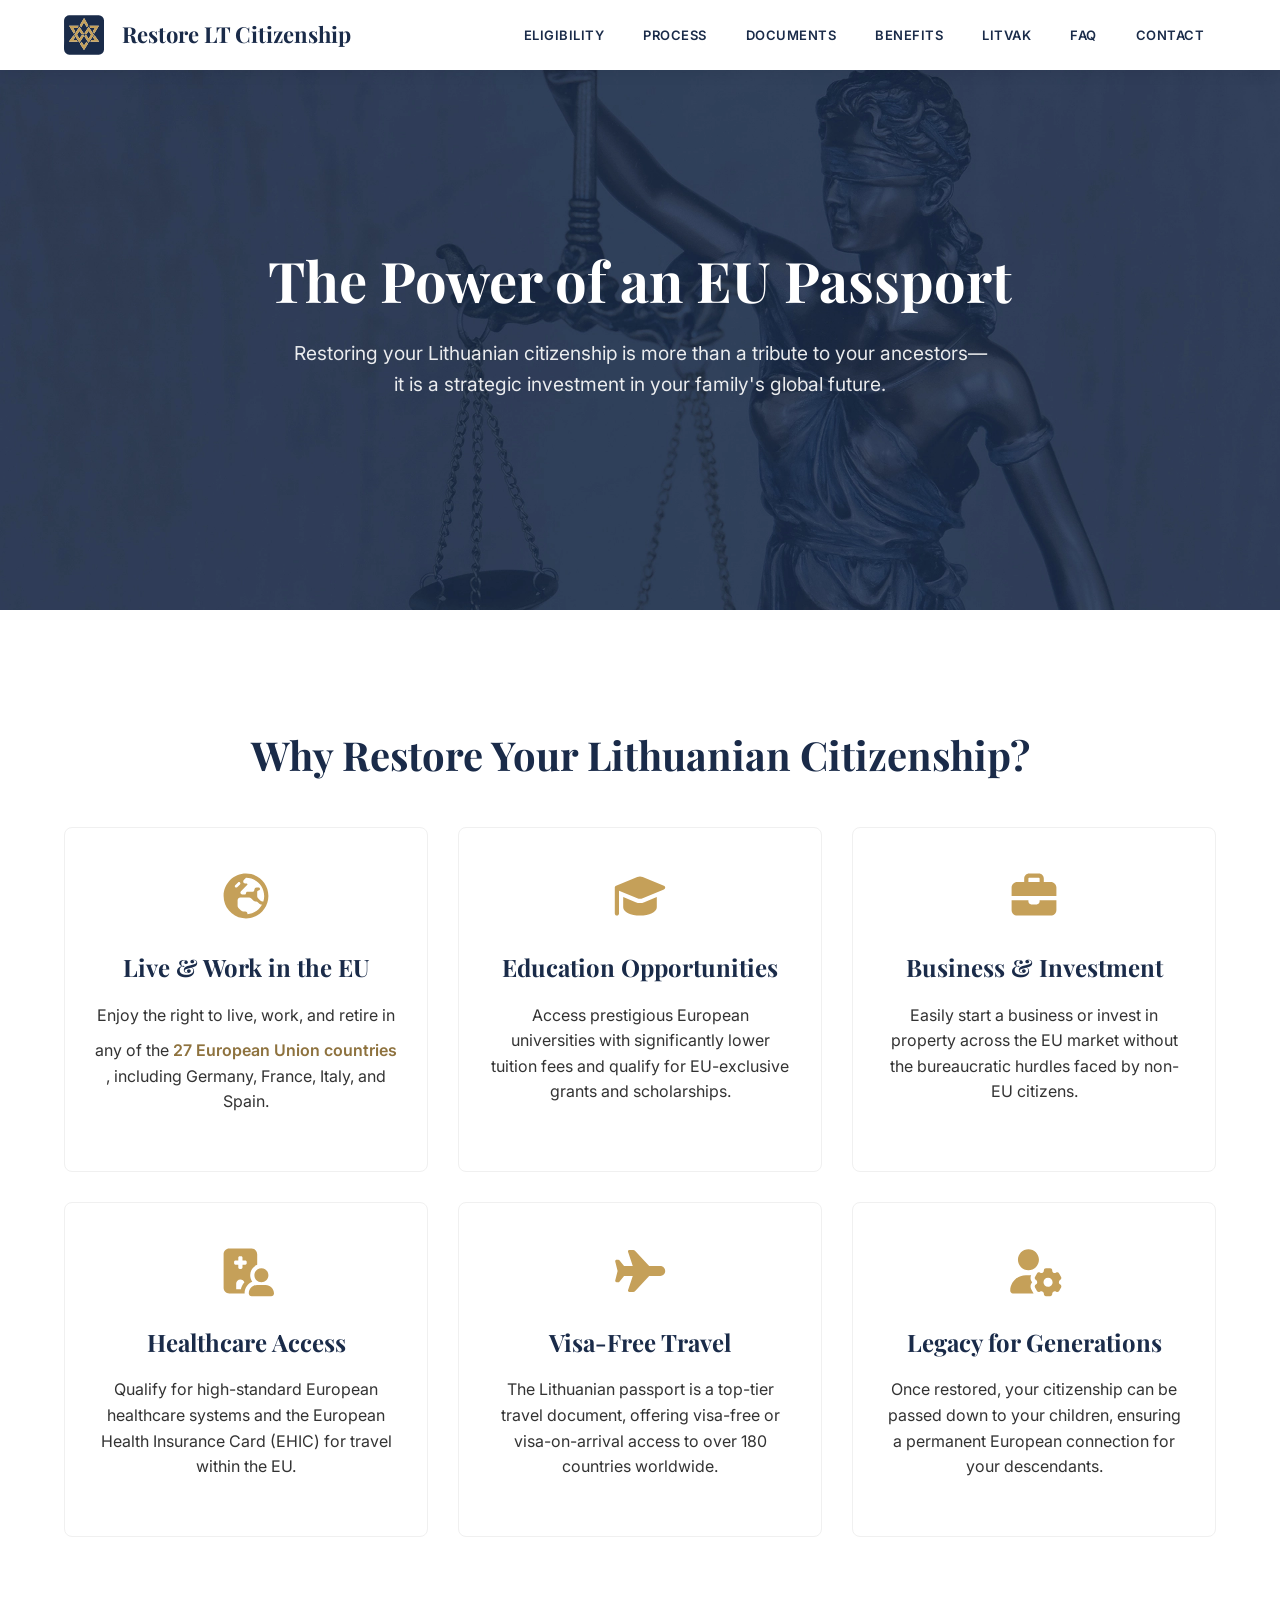
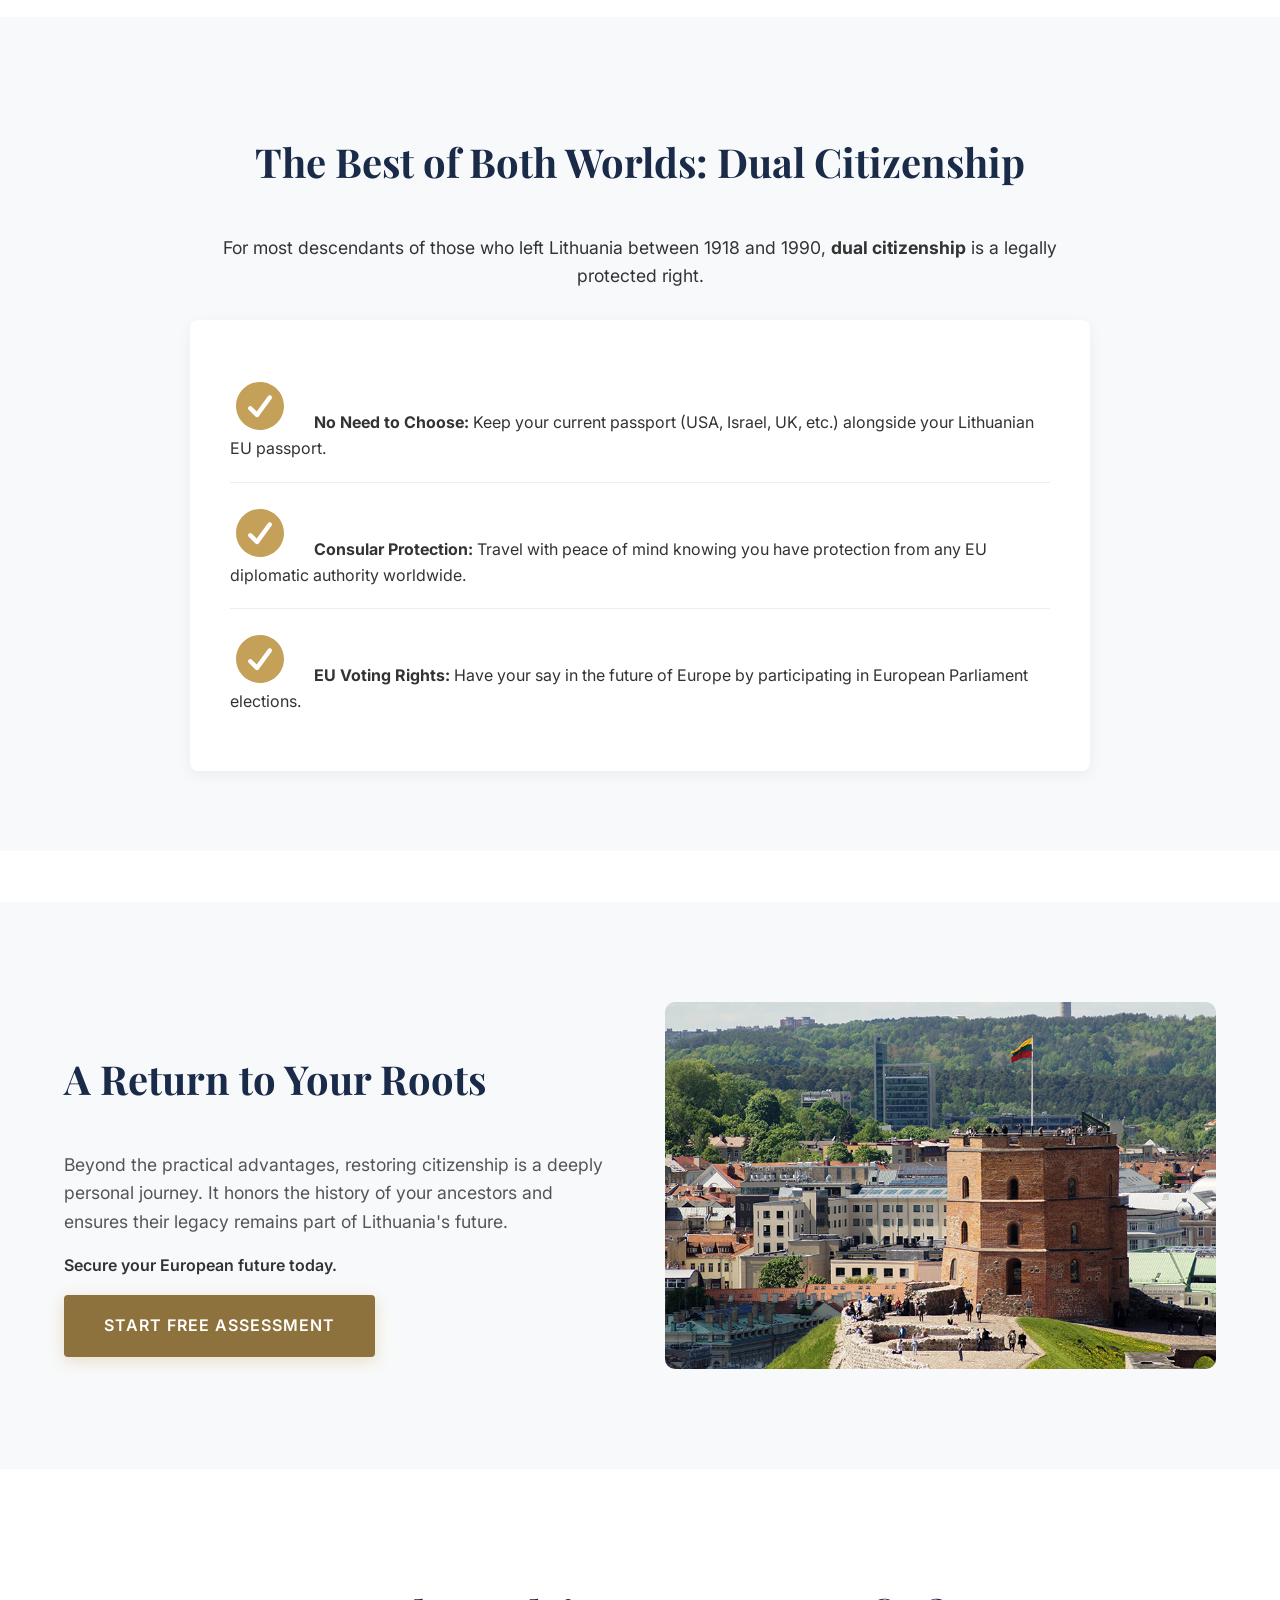
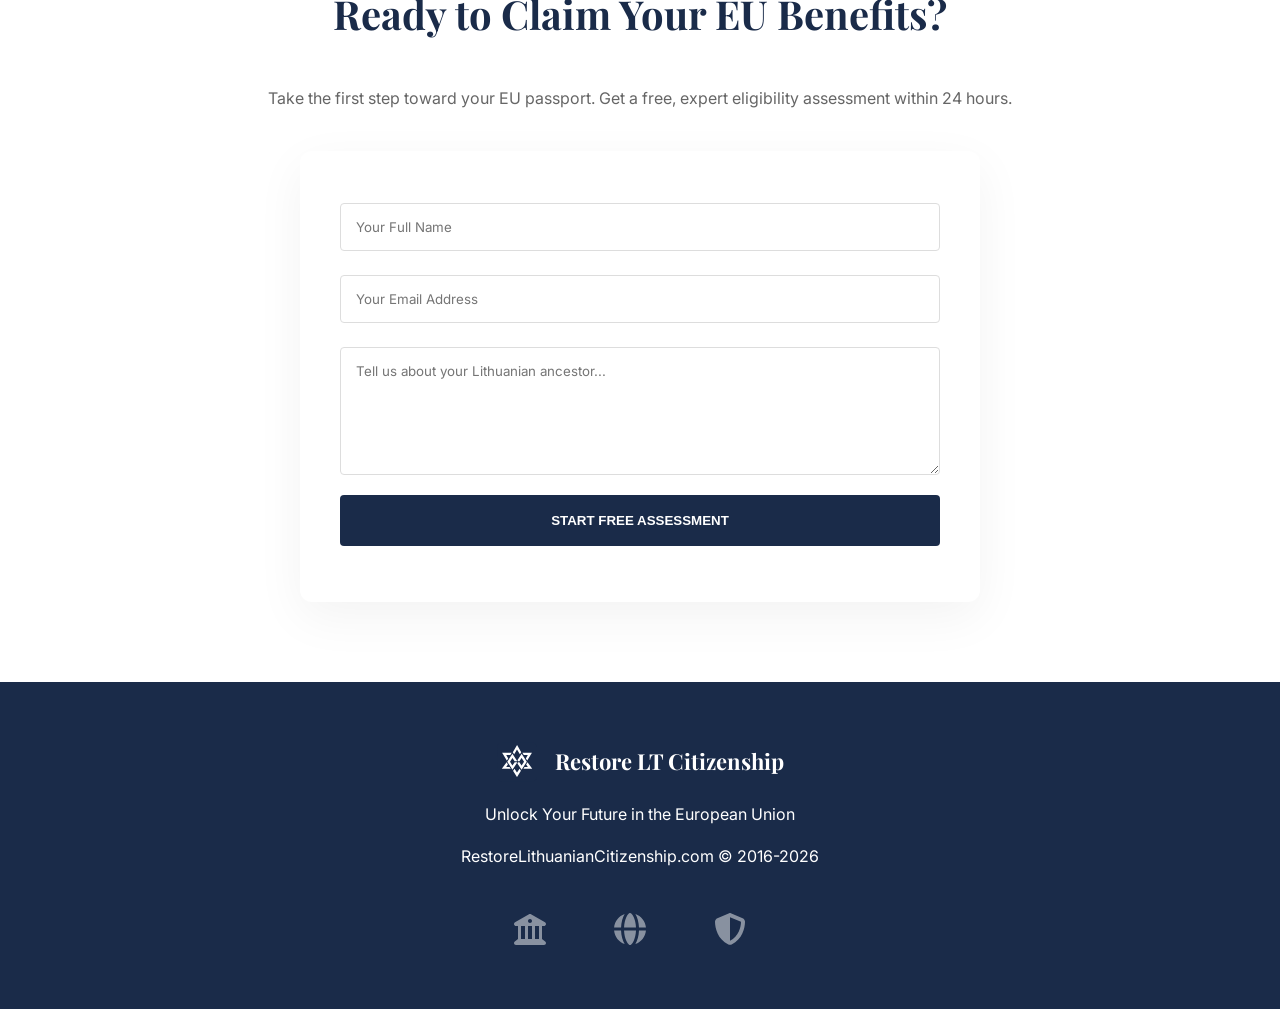
==== benefits/index.html @ 87821742 "Update index.html" ====
<!DOCTYPE html>
<html lang="en">
<head>
    <meta charset="UTF-8">
    <meta name="viewport" content="width=device-width, initial-scale=1.0">
    
    <title>10 Key Benefits of Lithuanian (EU) Citizenship & Passport</title>
    <meta name="description" content="Explore the benefits of Lithuanian citizenship: Live, work, and study anywhere in the EU. Enjoy visa-free travel to 180+ countries and top-tier European healthcare.">
    <link rel="canonical" href="https://restorelithuaniancitizenship.com/benefits/" />

    <meta property="og:type" content="website">
    <meta property="og:url" content="https://restorelithuaniancitizenship.com/benefits/">
    <meta property="og:title" content="10 Key Benefits of Lithuanian (EU) Citizenship & Passport">
    <meta property="og:description" content="Restore your heritage and gain global mobility. Learn why a Lithuanian passport is an investment for your entire family.">
    <meta property="og:image" content="https://restorelithuaniancitizenship.com/images/lithuanian-citizenship-restoration.jpg">

    <meta property="twitter:card" content="summary_large_image">
    <meta property="twitter:title" content="10 Key Benefits of Lithuanian (EU) Citizenship & Passport">
    <meta property="twitter:description" content="Discover the power of an EU passport through Lithuanian citizenship restoration.">

    <link rel="preconnect" href="https://fonts.gstatic.com" crossorigin>

	<link rel="preload" as="image" href="/images/reinstatement-Lithuanian-citizenship.webp" fetchpriority="high">

	<link rel="preload" as="style" href="https://fonts.googleapis.com/css2?family=Playfair+Display:wght@700&family=Inter:wght@400;600&display=swap">
	<link rel="stylesheet" href="https://fonts.googleapis.com/css2?family=Playfair+Display:wght@700&family=Inter:wght@400;600&display=swap" media="print" onload="this.media='all'">

	<noscript>
    	<link rel="stylesheet" href="https://fonts.googleapis.com/css2?family=Playfair+Display:wght@700&family=Inter:wght@400;600&display=swap">
	</noscript>
    <link rel="icon" type="image/svg+xml" href="logo.svg">
	<style>
		:root {
    --primary: #1a2b49;
    --accent: #8E723E;
    --icon-gold: #c5a059;
    --bg: #f8f9fa;
    --white: #ffffff;
}

html {
    scroll-behavior: smooth;
}

body {
    margin: 0;
    font-family: 'Inter', sans-serif;
    color: #333;
    line-height: 1.6;
}

/* --- Navigation --- */
header {
    display: flex;
    justify-content: space-between;
    align-items: center;
    padding: 15px 5%;
    background: var(--white);
    position: sticky;
    top: 0;
    box-shadow: 0 2px 15px rgba(0,0,0,0.08);
    z-index: 999;
}

.logo {
    font-family: 'Playfair Display', serif;
    font-size: 22px;
    font-weight: 700;
    color: var(--primary);
    text-decoration: none;
    display: flex;
    align-items: center;
    gap: 10px;
}
.icon-svg {
            fill: var(--icon-gold);
            display: inline-block;
            vertical-align: bottom;
            transition: transform 0.3s ease;
			margin-right: 20px;
			max-width: 60px
        }
        .card .icon-svg { width: 56px; height: 56px; margin-right: 0px; }
        .faq-item .icon-svg { width: 20px; height: 20px; margin-right: 10px; }
        .trust-icons .icon-svg { width: 40px; height: 40px; opacity: 0.8; fill: #fff; }
nav {
    display: flex;
    gap: 15px;
}

nav a {
    text-decoration: none;
    color: var(--primary);
    font-weight: 600;
    font-size: 13px;
    text-transform: uppercase;
    letter-spacing: 0.5px;
    padding: 8px 12px;
    border-radius: 4px;
    transition: all 0.3s ease;
}

nav a:hover {
    background: var(--bg);
    color: var(--accent);
}

.hero {
    position: relative;
    overflow: hidden;
    display: flex;
    align-items: center;
    justify-content: center;
    min-height: 60vh;
}

.hero-bg-img {
    position: absolute;
    top: 0;
    left: 0;
    width: 100%;
    height: 100%;
    object-fit: cover;
    z-index: -1;
    filter: brightness(1);
}

.hero-content {
    position: relative;
    z-index: 1;
    text-align: center;
    color: white;
}

h1 {
    font-family: 'Playfair Display', serif;
    font-size: 3.5rem;
    max-width: 900px;
    margin: 0 auto 25px;
    line-height: 1.2;
}

.hero p {
    font-size: 1.2rem;
    max-width: 700px;
    margin: 0 auto 35px;
    opacity: 0.9;
}

/* --- CTA Buttons --- */
.cta {
    display: inline-block;
    background: var(--accent);
    color: var(--white);
    padding: 18px 40px;
    text-decoration: none;
    font-weight: 600;
    border-radius: 4px;
    transition: all 0.3s ease;
    text-transform: uppercase;
    letter-spacing: 1px;
    box-shadow: 0 4px 15px rgba(197, 160, 89, 0.3);
}

.cta:hover {
    background: #b38f48;
    transform: translateY(-2px);
    box-shadow: 0 6px 20px rgba(197, 160, 89, 0.4);
}

/* --- Grid & Layout --- */
.section {
    padding: 80px 5%;
    max-width: 1200px;
    margin: auto;
}

h2 {
    font-family: 'Playfair Display', serif;
    font-size: 2.5rem;
    color: var(--primary);
    text-align: center;
    margin-bottom: 40px;
}

.grid {
    display: grid;
    grid-template-columns: repeat(auto-fit, minmax(300px, 1fr));
    gap: 30px;
}

.card {
    background: var(--white);
    border: 1px solid #f0f0f0;
    padding: 40px 30px;
    border-radius: 8px;
    text-align: center;
    transition: all 0.3s ease;
}

.card:hover {
    transform: translateY(-5px);
    box-shadow: 0 10px 30px rgba(0,0,0,0.05);
}

/*.card .icon-svg {
    font-size: 40px;
    color: var(--icon-gold);
    margin-bottom: 20px;
    display: block;
}*/

.card h3 {
    color: var(--primary);
    font-family: 'Playfair Display', serif;
    font-size: 1.5rem;
    margin-bottom: 15px;
}

.card a {
    color: var(--accent);
    text-decoration: none;
    font-weight: 600;
    display: inline-block;
    margin-top: 10px;
}

/* --- Content Blocks --- */
.litvak-split {
    background: var(--bg);
    display: flex;
    align-items: center;
    flex-wrap: wrap;
    gap: 50px;
    padding: 100px 5%;
}

.litvak-text { flex: 1; min-width: 300px; }
.litvak-img { flex: 1; min-width: 300px; border-radius: 10px; overflow: hidden; }

/* --- Forms --- */
.form-container {
    background: var(--white);
    padding: 40px;
    border-radius: 12px;
    max-width: 600px;
    margin: 0 auto;
    box-shadow: 0 15px 50px rgba(0,0,0,0.05);
}

input, textarea {
    width: 100%;
    padding: 15px;
    margin: 12px 0;
    border: 1px solid #ddd;
    border-radius: 4px;
    box-sizing: border-box;
    font-family: inherit;
}

button {
    width: 100%;
    padding: 18px;
    background: var(--primary);
    color: var(--white);
    border: none;
    font-weight: 600;
    cursor: pointer;
    border-radius: 4px;
    text-transform: uppercase;
    transition: opacity 0.3s;
}

button:hover {
    opacity: 0.9;
}

/* --- FAQ --- */
.faq-item {
    margin-bottom: 30px;
    border-bottom: 1px solid #eee;
    padding-bottom: 20px;
}

.faq-item i { 
    color: var(--icon-gold); 
    margin-right: 10px; 
}

/* --- Footer --- */
footer {
    background: var(--primary);
    color: var(--white);
    text-align: center;
    padding: 60px 5%;
}

.trust-icons {
    display: flex;
    justify-content: center;
    gap: 40px;
    margin-top: 40px;
    opacity: 0.6;
}

/* --- Responsive Design --- */
@media (max-width: 768px) {
    h1 { font-size: 2.5rem; }
    header { flex-direction: column; gap: 15px; }
    nav { flex-wrap: wrap; justify-content: center; gap: 10px; }
	.hero {
    min-height: 90vh;
	}
    .grid {
        grid-template-columns: 1fr !important;
    }
    input[type="text"],
    input[type="email"],
    textarea {
        font-size: 16px !important;
    }

    footer {
        padding-bottom: 80px !important;
    }

    .mobile-sticky-bar {
        display: block !important;
        position: fixed;
        bottom: 0;
        left: 0;
        width: 100%;
        background: var(--primary);
        padding: 12px 20px;
        box-sizing: border-box;
        z-index: 9999;
        box-shadow: 0 -4px 10px rgba(0,0,0,0.2);
        transition: all 0.3s ease;
    }

    .sticky-cta-button {
        display: block;
        background: var(--accent);
        color: #fff;
        text-align: center;
        padding: 14px;
        border-radius: 8px;
        font-weight: bold;
        text-decoration: none;
        font-size: 14px;
        text-transform: uppercase;
    }

    .hidden-bar {
        opacity: 0;
        visibility: hidden;
        transform: translateY(100%);
    }
    #eligibility {
    scroll-margin-top: 100px;
}
}

@media screen and (min-width: 769px) {
    .mobile-sticky-bar {
        display: none !important;
    }
}

	</style>

    <script type="application/ld+json">
    [
      {
        "@context": "https://schema.org",
        "@type": "WebPage",
        "name": "Benefits of Lithuanian Citizenship",
        "description": "Comprehensive list of advantages including EU residency, education, and travel freedom."
      },
      {
        "@context": "https://schema.org",
        "@type": "BreadcrumbList",
        "itemListElement": [{
          "@type": "ListItem",
          "position": 1,
          "name": "Home",
          "item": "https://restorelithuaniancitizenship.com/"
        },{
          "@type": "ListItem",
          "position": 2,
          "name": "Benefits",
          "item": "https://restorelithuaniancitizenship.com/benefits/"
        }]
      },
      {
        "@context": "https://schema.org",
        "@type": "Service",
        "serviceType": "Citizenship Restoration Support",
        "provider": {
          "@type": "Organization",
          "name": "Restore Lithuanian Citizenship"
        },
        "description": "Professional assistance in restoring Lithuanian citizenship by descent."
      }
    ]
    </script>
</head>
<body>

<header>
    <a href="/" class="logo" aria-label="Home">
        <svg xmlns="http://www.w3.org/2000/svg" viewBox="0 0 919.56 905.08" width="40" height="40" style="vertical-align: middle; margin-right: 8px;" aria-hidden="true">
            <style>
                .primary { fill: #1a2b49; }
                .accent { fill: #c5a059; }
            </style>
            <path class="primary" d="M117.31.34l684.75-.34c61.81,4.21,113.23,53.18,117.5,115.5v674.08c-3.94,63.72-55.64,111.63-118.5,115.5H120.98c-66.21-3.86-115.97-53.24-119.5-119.5-4.71-88.45,3.67-181.37-.01-270,.49-106.6-.45-213.73.01-320,.14-32.74-3.7-77.66,5.78-108.31C22.18,38.98,66.98,4.34,117.31.34ZM461.5,61.04l-97.81,165.74,29.84,49.25,2.42-1.05,63.58-107.93,66.48,108.97,31.33-47.72-95.84-167.26ZM615.02,292.04h93.5l-45.96,79.51,32.45,48.49,108.51-180h-219.99s31.5,51.99,31.5,51.99ZM337.52,240.04H117.52l108.02,180,2.05-.62,30.7-48.71-45.77-78.66h93l32-52ZM405.02,436.04h59c.15,0,2.6-1.18,2.49-1.49l-111.97-174.5-118.28,185.32,119.76,186.65,112.5-174.97-62.01-.52-51.98,77.5-54.87-88.26,55.36-85.72,50,75.98ZM566.5,260.05l-96.78,149.65,15.81,25.84,30.79.3,43.18-67.31,6.51-8.47,55.37,85.71-55.37,87.29-2.34-1.65-48.42-74.08c-2.31-1.53-25.64-2.02-27.72-.76l-17.71,28.99,95.2,146.48,120.34-185.32-118.85-186.66ZM110.52,609.04h206l-28-42.5c-3.46-.62-6.93-1.36-10.45-1.55-7.58-.42-15.48.11-23.01,0-12.92-.17-26.19-.37-39.09-.01-1.69.05-2.95.29-4.44,1.05l39.95-58.51-30.48-46.49-110.48,148ZM810.52,609.04l-109.5-147.98-31.34,47.33,39.84,57.65c-25.33-1.84-50.93-1.19-76.29-.01l-26.7,43.02h204ZM459.54,696.04l-56.52-89.97-31.99,47.03v3.89s87.64,138.4,87.64,138.4l2.34,1.65,89.37-141.75-32.36-49.23-58.48,89.97Z"/>
            <g class="accent">
                <polygon points="459.54 696.04 518.02 606.06 550.38 655.3 461.01 797.04 458.67 795.39 371.03 656.99 371.03 653.09 403.02 606.06 459.54 696.04"/>
                <path d="M405.02,436.04l-50-75.98-55.36,85.72,54.87,88.26,51.98-77.5,62.01.52-112.5,174.97-119.76-186.65,118.28-185.32,111.97,174.5c.11.31-2.35,1.49-2.49,1.49h-59Z"/>
                <path d="M110.52,609.04l110.48-148,30.48,46.49-39.95,58.51c1.49-.77,2.75-1.01,4.44-1.05,12.9-.36,26.17-.16,39.09.01,7.52.1,15.43-.43,23.01,0,3.52.19,6.99.93,10.45,1.55l28,42.5H110.52Z"/>
                <path d="M566.5,260.05l118.85,186.66-120.34,185.32-95.2-146.48,17.71-28.99c2.09-1.25,25.41-.77,27.72.76l48.42,74.08,2.34,1.65,55.37-87.29-55.37-85.71-6.51,8.47-43.18,67.31-30.79-.3-15.81-25.84,96.78-149.65Z"/>
                <path d="M810.52,609.04h-204l26.7-43.02c25.36-1.18,50.96-1.82,76.29.01l-39.84-57.65,31.34-47.33,109.5,147.98Z"/>
                <polygon points="461.5 61.04 557.35 228.3 526.02 276.02 459.54 167.05 395.96 274.98 393.54 276.04 363.69 226.79 461.5 61.04"/>
                <polygon points="615.02 292.04 583.52 240.05 803.52 240.05 695.01 420.05 662.56 371.56 708.52 292.04 615.02 292.04"/>
                <polygon points="337.52 240.04 305.52 292.04 212.52 292.04 258.29 370.71 227.59 419.42 225.53 420.04 117.52 240.04 337.52 240.04"/>
            </g>
        </svg>Restore LT Citizenship
    </a>
    <nav>
        <a href="/eligibility/">Eligibility</a>
        <a href="/process/">Process</a>
        <a href="/documents/">Documents</a>
        <a href="/benefits/">Benefits</a>
        <a href="/litvak-citizenship/">Litvak</a>
        <a href="/faq/">FAQ</a>
        <a href="/contact/">Contact</a>
    </nav>
</header>

<main>
    <section class="hero">
    <img src="/images/reinstatement-Lithuanian-citizenship.webp" 
         alt="Reinstatement of Lithuanian citizenship" 
         class="hero-bg-img"
         fetchpriority="high"
         loading="eager"
         decoding="async">
    
    <div class="hero-content">
        <h1>The Power of an EU Passport</h1>
        <p>Restoring your Lithuanian citizenship is more than a tribute to your ancestors—it is a strategic investment in your family's global future.</p>
	</div>
    </section>

    <section class="section">
        <h2>Why Restore Your Lithuanian Citizenship?</h2>
        <div class="grid">
            <article class="card">
                <svg class="icon-svg" xmlns="http://www.w3.org/2000/svg" viewBox="0 0 640 640"><!--!Font Awesome Free v7.2.0 by @fontawesome - https://fontawesome.com License - https://fontawesome.com/license/free Copyright 2026 Fonticons, Inc.--><path d="M320.2 112C435 112.1 528 205.2 528 320C528 342.1 524.6 363.4 518.2 383.4C516.2 383.8 514.1 384 512 384L509.3 384C500.8 384 492.7 380.6 486.7 374.6L457.4 345.3C451.4 339.3 448 331.2 448 322.7L448 272C448 263.2 455.2 256 464 256C472.8 256 480 248.8 480 240C480 231.2 472.8 224 464 224L440 224C426.7 224 416 234.7 416 248C416 261.3 405.3 272 392 272L336 272C327.2 272 320 279.2 320 288C320 296.8 312.8 304 304 304L278.6 304C266.1 304 256 293.9 256 281.4C256 275.4 258.4 269.6 262.6 265.4L332.7 195.3C334.8 193.2 336 190.3 336 187.3C336 181.1 330.9 176 324.7 176L310.6 176C298.1 176 288 165.9 288 153.4C288 147.4 290.4 141.6 294.6 137.4L317.7 114.3C318.5 113.5 319.3 112.8 320.2 112.1zM502.4 420.1C469.6 479.7 408.5 521.5 337.2 527.3C336.5 525 336.1 522.5 336.1 520C336.1 506.7 325.4 496 312.1 496L285.4 496C276.9 496 268.8 492.6 262.8 486.6L233.5 457.3C227.5 451.3 224.1 443.2 224.1 434.7L224.1 368C224.1 350.3 238.4 336 256.1 336L354.8 336C363.3 336 371.4 339.4 377.4 345.4L406.7 374.7C412.7 380.7 420.8 384.1 429.3 384.1L434.8 384.1C443.3 384.1 451.4 387.5 457.4 393.5L473.4 409.5C477.6 413.7 483.4 416.1 489.4 416.1C494.2 416.1 498.7 417.6 502.4 420.2zM320 576L346.2 574.7C337.6 575.6 328.9 576 320 576zM346.2 574.7C475.3 561.6 576 452.6 576 320C576 178.6 461.4 64 320 64L320 64C178.6 64 64 178.6 64 320C64 447.5 157.2 553.3 279.3 572.8C292.5 574.9 306.1 576 320 576zM251.3 187.3L219.3 219.3C213.1 225.5 202.9 225.5 196.7 219.3C190.5 213.1 190.5 202.9 196.7 196.7L228.7 164.7C234.9 158.5 245.1 158.5 251.3 164.7C257.5 170.9 257.5 181.1 251.3 187.3z"/></svg>
                <h3>Live & Work in the EU</h3>
                <p>Enjoy the right to live, work, and retire in any of the <a href="https://commission.europa.eu/strategy-and-policy/policies/justice-and-fundamental-rights/democracy-eu-citizenship-anti-corruption/free-movement-and-residence_en" target="_blank">27 European Union countries</a>, including Germany, France, Italy, and Spain.</p>
            </article>
            <article class="card">
                <svg class="icon-svg" xmlns="http://www.w3.org/2000/svg" viewBox="0 0 640 640"><!--!Font Awesome Free v7.2.0 by @fontawesome - https://fontawesome.com License - https://fontawesome.com/license/free Copyright 2026 Fonticons, Inc.--><path d="M80 259.8L289.2 345.9C299 349.9 309.4 352 320 352C330.6 352 341 349.9 350.8 345.9L593.2 246.1C602.2 242.4 608 233.7 608 224C608 214.3 602.2 205.6 593.2 201.9L350.8 102.1C341 98.1 330.6 96 320 96C309.4 96 299 98.1 289.2 102.1L46.8 201.9C37.8 205.6 32 214.3 32 224L32 520C32 533.3 42.7 544 56 544C69.3 544 80 533.3 80 520L80 259.8zM128 331.5L128 448C128 501 214 544 320 544C426 544 512 501 512 448L512 331.4L369.1 390.3C353.5 396.7 336.9 400 320 400C303.1 400 286.5 396.7 270.9 390.3L128 331.4z"/></svg>
                <h3>Education Opportunities</h3>
                <p>Access prestigious European universities with significantly lower tuition fees and qualify for EU-exclusive grants and scholarships.</p>
            </article>
            <article class="card">
                <svg class="icon-svg" xmlns="http://www.w3.org/2000/svg" viewBox="0 0 640 640"><!--!Font Awesome Free v7.2.0 by @fontawesome - https://fontawesome.com License - https://fontawesome.com/license/free Copyright 2026 Fonticons, Inc.--><path d="M264 112L376 112C380.4 112 384 115.6 384 120L384 160L256 160L256 120C256 115.6 259.6 112 264 112zM208 120L208 160L128 160C92.7 160 64 188.7 64 224L64 320L576 320L576 224C576 188.7 547.3 160 512 160L432 160L432 120C432 89.1 406.9 64 376 64L264 64C233.1 64 208 89.1 208 120zM576 368L384 368L384 384C384 401.7 369.7 416 352 416L288 416C270.3 416 256 401.7 256 384L256 368L64 368L64 480C64 515.3 92.7 544 128 544L512 544C547.3 544 576 515.3 576 480L576 368z"/></svg>
                <h3>Business & Investment</h3>
                <p>Easily start a business or invest in property across the EU market without the bureaucratic hurdles faced by non-EU citizens.</p>
            </article>
            <article class="card">
                <svg class="icon-svg" xmlns="http://www.w3.org/2000/svg" viewBox="0 0 640 640"><!--!Font Awesome Free v7.2.0 by @fontawesome - https://fontawesome.com License - https://fontawesome.com/license/free Copyright 2026 Fonticons, Inc.--><path d="M64 128C64 92.7 92.7 64 128 64L384 64C419.3 64 448 92.7 448 128L448 249.3C401.1 268.3 368 314.3 368 368C368 395.7 376.8 421.4 391.8 442.4C340.3 463.4 304 514 304 573.1C304 574.1 304 575 304 576L128 576C92.7 576 64 547.3 64 512L64 128zM208 464L208 528L261.4 528C268.6 498.6 282.7 471.9 301.8 449.7C295.7 430.2 277.5 416 256 416C229.5 416 208 437.5 208 464zM248 152C239.2 152 232 159.2 232 168L232 200L200 200C191.2 200 184 207.2 184 216L184 232C184 240.8 191.2 248 200 248L232 248L232 280C232 288.8 239.2 296 248 296L264 296C272.8 296 280 288.8 280 280L280 248L312 248C320.8 248 328 240.8 328 232L328 216C328 207.2 320.8 200 312 200L280 200L280 168C280 159.2 272.8 152 264 152L248 152zM416 368C416 323.8 451.8 288 496 288C540.2 288 576 323.8 576 368C576 412.2 540.2 448 496 448C451.8 448 416 412.2 416 368zM352 576C352 523 395 480 448 480L544 480C597 480 640 523 640 576C640 593.7 625.7 608 608 608L384 608C366.3 608 352 593.7 352 576z"/></svg>
                <h3>Healthcare Access</h3>
                <p>Qualify for high-standard European healthcare systems and the European Health Insurance Card (EHIC) for travel within the EU.</p>
            </article>
            <article class="card">
                <svg class="icon-svg" xmlns="http://www.w3.org/2000/svg" viewBox="0 0 640 640"><!--!Font Awesome Free v7.2.0 by @fontawesome - https://fontawesome.com License - https://fontawesome.com/license/free Copyright 2026 Fonticons, Inc.--><path d="M552 264C582.9 264 608 289.1 608 320C608 350.9 582.9 376 552 376L424.7 376L265.5 549.6C259.4 556.2 250.9 560 241.9 560L198.2 560C187.3 560 179.6 549.3 183 538.9L237.3 376L137.6 376L84.8 442C81.8 445.8 77.2 448 72.3 448L52.5 448C42.1 448 34.5 438.2 37 428.1L64 320L37 211.9C34.4 201.8 42.1 192 52.5 192L72.3 192C77.2 192 81.8 194.2 84.8 198L137.6 264L237.3 264L183 101.1C179.6 90.7 187.3 80 198.2 80L241.9 80C250.9 80 259.4 83.8 265.5 90.4L424.7 264L552 264z"/></svg>
                <h3>Visa-Free Travel</h3>
                <p>The Lithuanian passport is a top-tier travel document, offering visa-free or visa-on-arrival access to over 180 countries worldwide.</p>
            </article>
            <article class="card">
                <svg class="icon-svg" xmlns="http://www.w3.org/2000/svg" viewBox="0 0 640 640"><!--!Font Awesome Free v7.2.0 by @fontawesome - https://fontawesome.com License - https://fontawesome.com/license/free Copyright 2026 Fonticons, Inc.--><path d="M256.5 72C322.8 72 376.5 125.7 376.5 192C376.5 258.3 322.8 312 256.5 312C190.2 312 136.5 258.3 136.5 192C136.5 125.7 190.2 72 256.5 72zM226.7 368L286.1 368L287.6 368C274.7 394.8 279.8 426.2 299.1 447.5C278.9 469.8 274.3 503.3 289.7 530.9L312.2 571.3C313.1 572.9 314.1 574.5 315.1 576L78.1 576C61.7 576 48.4 562.7 48.4 546.3C48.4 447.8 128.2 368 226.7 368zM432.6 311.6C432.6 298.3 443.3 287.6 456.6 287.6L504.6 287.6C517.9 287.6 528.6 298.3 528.6 311.6L528.6 317.7C528.6 336.6 552.7 350.5 569.1 341.1L574.1 338.2C585.7 331.5 600.6 335.6 607.1 347.3L629.5 387.5C635.7 398.7 632.1 412.7 621.3 419.5L616.6 422.4C600.4 432.5 600.4 462.3 616.6 472.5L621.2 475.4C632 482.2 635.7 496.2 629.5 507.4L607 547.8C600.5 559.5 585.6 563.7 574 556.9L569.1 554C552.7 544.5 528.6 558.5 528.6 577.4L528.6 583.5C528.6 596.8 517.9 607.5 504.6 607.5L456.6 607.5C443.3 607.5 432.6 596.8 432.6 583.5L432.6 577.6C432.6 558.6 408.4 544.6 391.9 554.1L387.1 556.9C375.5 563.6 360.7 559.5 354.1 547.8L331.5 507.4C325.3 496.2 328.9 482.1 339.8 475.3L344.2 472.6C360.5 462.5 360.5 432.5 344.2 422.4L339.7 419.6C328.8 412.8 325.2 398.7 331.4 387.5L353.9 347.2C360.4 335.5 375.3 331.4 386.8 338.1L391.6 340.9C408.1 350.4 432.3 336.4 432.3 317.4L432.3 311.5zM532.5 447.8C532.5 419.1 509.2 395.8 480.5 395.8C451.8 395.8 428.5 419.1 428.5 447.8C428.5 476.5 451.8 499.8 480.5 499.8C509.2 499.8 532.5 476.5 532.5 447.8z"/></svg>
                <h3>Legacy for Generations</h3>
                <p>Once restored, your citizenship can be passed down to your children, ensuring a permanent European connection for your descendants.</p>
            </article>
        </div>
    </section>

    <section class="section" style="background: var(--bg);">
        <div style="max-width: 900px; margin: auto; text-align: center;">
            <h2>The Best of Both Worlds: Dual Citizenship</h2>
            <p style="font-size: 1.1rem; margin-bottom: 30px;">For most descendants of those who left Lithuania between 1918 and 1990, <b>dual citizenship</b> is a legally protected right.</p>
            <div style="background: white; padding: 40px; border-radius: 8px; box-shadow: 0 4px 15px rgba(0,0,0,0.05); text-align: left;">
                <p><svg class="icon-svg" xmlns="http://www.w3.org/2000/svg" viewBox="0 0 640 640"><!--!Font Awesome Free v7.2.0 by @fontawesome - https://fontawesome.com License - https://fontawesome.com/license/free Copyright 2026 Fonticons, Inc.--><path d="M320 576C178.6 576 64 461.4 64 320C64 178.6 178.6 64 320 64C461.4 64 576 178.6 576 320C576 461.4 461.4 576 320 576zM438 209.7C427.3 201.9 412.3 204.3 404.5 215L285.1 379.2L233 327.1C223.6 317.7 208.4 317.7 199.1 327.1C189.8 336.5 189.7 351.7 199.1 361L271.1 433C276.1 438 282.9 440.5 289.9 440C296.9 439.5 303.3 435.9 307.4 430.2L443.3 243.2C451.1 232.5 448.7 217.5 438 209.7z"/></svg> <b>No Need to Choose:</b> Keep your current passport (USA, Israel, UK, etc.) alongside your Lithuanian EU passport.</p>
                <hr style="margin: 20px 0; border: 0; border-top: 1px solid #eee;">
                <p><svg class="icon-svg" xmlns="http://www.w3.org/2000/svg" viewBox="0 0 640 640"><!--!Font Awesome Free v7.2.0 by @fontawesome - https://fontawesome.com License - https://fontawesome.com/license/free Copyright 2026 Fonticons, Inc.--><path d="M320 576C178.6 576 64 461.4 64 320C64 178.6 178.6 64 320 64C461.4 64 576 178.6 576 320C576 461.4 461.4 576 320 576zM438 209.7C427.3 201.9 412.3 204.3 404.5 215L285.1 379.2L233 327.1C223.6 317.7 208.4 317.7 199.1 327.1C189.8 336.5 189.7 351.7 199.1 361L271.1 433C276.1 438 282.9 440.5 289.9 440C296.9 439.5 303.3 435.9 307.4 430.2L443.3 243.2C451.1 232.5 448.7 217.5 438 209.7z"/></svg> <b>Consular Protection:</b> Travel with peace of mind knowing you have protection from any EU diplomatic authority worldwide.</p>
                <hr style="margin: 20px 0; border: 0; border-top: 1px solid #eee;">
                <p><svg class="icon-svg" xmlns="http://www.w3.org/2000/svg" viewBox="0 0 640 640"><!--!Font Awesome Free v7.2.0 by @fontawesome - https://fontawesome.com License - https://fontawesome.com/license/free Copyright 2026 Fonticons, Inc.--><path d="M320 576C178.6 576 64 461.4 64 320C64 178.6 178.6 64 320 64C461.4 64 576 178.6 576 320C576 461.4 461.4 576 320 576zM438 209.7C427.3 201.9 412.3 204.3 404.5 215L285.1 379.2L233 327.1C223.6 317.7 208.4 317.7 199.1 327.1C189.8 336.5 189.7 351.7 199.1 361L271.1 433C276.1 438 282.9 440.5 289.9 440C296.9 439.5 303.3 435.9 307.4 430.2L443.3 243.2C451.1 232.5 448.7 217.5 438 209.7z"/></svg> <b>EU Voting Rights:</b> Have your say in the future of Europe by participating in European Parliament elections.</p>
            </div>
        </div>
    </section>
<br><br>
    <section class="litvak-split">
        <div class="litvak-text">
            <h2 style="text-align:left;">A Return to Your Roots</h2>
            <p style="font-size: 1.1rem; color: #555;">Beyond the practical advantages, restoring citizenship is a deeply personal journey. It honors the history of your ancestors and ensures their legacy remains part of Lithuania's future.</p>
            <p style="font-weight: 600;">Secure your European future today.</p>
             <a href="#eligibility" class="cta">Start FREE Assessment</a>
        </div>
        <div class="litvak-img">
            <img src="/images/lithuanian-citizenship-restoration.jpg" alt="Benefits of Lithuanian EU citizenship for families" width="600" height="400" style="width:100%; height:auto; display:block;">
        </div>
    </section>

    <section class="section" id="eligibility">
        <h2>Ready to Claim Your EU Benefits?</h2>
        <p style="text-align:center; color: #666; margin-bottom: 40px;">Take the first step toward your EU passport. Get a free, expert eligibility assessment within 24 hours.</p>
        <div class="form-container">
            <form id="contact-form">
    <input type="text" name="your-name" placeholder="Your Full Name" required>
    
    <input type="email" name="your-email" placeholder="Your Email Address" required>
    
    <textarea name="your-message" rows="6" placeholder="Tell us about your Lithuanian ancestor..." required></textarea>

    <!-- Honeypot -->
    <input type="text" name="website" style="display:none">

    <!-- Timestamp -->
    <input type="hidden" name="form_time" value="">

    <button type="submit">START FREE ASSESSMENT</button>
    
    <p id="status"></p>
</form>
        </div>
    </section>
    <div id="sticky-container" class="mobile-sticky-bar">
    <a href="#eligibility" class="sticky-cta-button">START FREE ASSESSMENT</a>
</div>
</main>

<footer>
    <div class="logo" style="color: white; justify-content: center; margin-bottom: 20px;" aria-hidden="true">
        <svg xmlns="http://www.w3.org/2000/svg" viewBox="0 0 919.56 905.08" width="40" height="40" style="vertical-align: middle; margin-right: 8px;">
            <style>
                .primary { fill: #1a2b49; }
                .accent-footer { fill: #fff; }
            </style>
            <path class="primary" d="M117.31.34l684.75-.34c61.81,4.21,113.23,53.18,117.5,115.5v674.08c-3.94,63.72-55.64,111.63-118.5,115.5H120.98c-66.21-3.86-115.97-53.24-119.5-119.5-4.71-88.45,3.67-181.37-.01-270,.49-106.6-.45-213.73.01-320,.14-32.74-3.7-77.66,5.78-108.31C22.18,38.98,66.98,4.34,117.31.34ZM461.5,61.04l-97.81,165.74,29.84,49.25,2.42-1.05,63.58-107.93,66.48,108.97,31.33-47.72-95.84-167.26ZM615.02,292.04h93.5l-45.96,79.51,32.45,48.49,108.51-180h-219.99s31.5,51.99,31.5,51.99ZM337.52,240.04H117.52l108.02,180,2.05-.62,30.7-48.71-45.77-78.66h93l32-52ZM405.02,436.04h59c.15,0,2.6-1.18,2.49-1.49l-111.97-174.5-118.28,185.32,119.76,186.65,112.5-174.97-62.01-.52-51.98,77.5-54.87-88.26,55.36-85.72,50,75.98ZM566.5,260.05l-96.78,149.65,15.81,25.84,30.79.3,43.18-67.31,6.51-8.47,55.37,85.71-55.37,87.29-2.34-1.65-48.42-74.08c-2.31-1.53-25.64-2.02-27.72-.76l-17.71,28.99,95.2,146.48,120.34-185.32-118.85-186.66ZM110.52,609.04h206l-28-42.5c-3.46-.62-6.93-1.36-10.45-1.55-7.58-.42-15.48.11-23.01,0-12.92-.17-26.19-.37-39.09-.01-1.69.05-2.95.29-4.44,1.05l39.95-58.51-30.48-46.49-110.48,148ZM810.52,609.04l-109.5-147.98-31.34,47.33,39.84,57.65c-25.33-1.84-50.93-1.19-76.29-.01l-26.7,43.02h204ZM459.54,696.04l-56.52-89.97-31.99,47.03v3.89s87.64,138.4,87.64,138.4l2.34,1.65,89.37-141.75-32.36-49.23-58.48,89.97Z"/>
            <g class="accent-footer">
                <polygon points="459.54 696.04 518.02 606.06 550.38 655.3 461.01 797.04 458.67 795.39 371.03 656.99 371.03 653.09 403.02 606.06 459.54 696.04"/>
                <path d="M405.02,436.04l-50-75.98-55.36,85.72,54.87,88.26,51.98-77.5,62.01.52-112.5,174.97-119.76-186.65,118.28-185.32,111.97,174.5c.11.31-2.35,1.49-2.49,1.49h-59Z"/>
                <path d="M110.52,609.04l110.48-148,30.48,46.49-39.95,58.51c1.49-.77,2.75-1.01,4.44-1.05,12.9-.36,26.17-.16,39.09.01,7.52.1,15.43-.43,23.01,0,3.52.19,6.99.93,10.45,1.55l28,42.5H110.52Z"/>
                <path d="M566.5,260.05l118.85,186.66-120.34,185.32-95.2-146.48,17.71-28.99c2.09-1.25,25.41-.77,27.72.76l48.42,74.08,2.34,1.65,55.37-87.29-55.37-85.71-6.51,8.47-43.18,67.31-30.79-.3-15.81-25.84,96.78-149.65Z"/>
                <path d="M810.52,609.04h-204l26.7-43.02c25.36-1.18,50.96-1.82,76.29.01l-39.84-57.65,31.34-47.33,109.5,147.98Z"/>
                <polygon points="461.5 61.04 557.35 228.3 526.02 276.02 459.54 167.05 395.96 274.98 393.54 276.04 363.69 226.79 461.5 61.04"/>
                <polygon points="615.02 292.04 583.52 240.05 803.52 240.05 695.01 420.05 662.56 371.56 708.52 292.04 615.02 292.04"/>
                <polygon points="337.52 240.04 305.52 292.04 212.52 292.04 258.29 370.71 227.59 419.42 225.53 420.04 117.52 240.04 337.52 240.04"/>
            </g>
        </svg>Restore LT Citizenship
    </div>
    <p>Unlock Your Future in the European Union</p>
    <p>RestoreLithuanianCitizenship.com © 2016-<span id="year"></span></p>
    <div class="trust-icons">
        <svg class="icon-svg" xmlns="http://www.w3.org/2000/svg" viewBox="0 0 640 640"><!--!Font Awesome Free v7.2.0 by @fontawesome - https://fontawesome.com License - https://fontawesome.com/license/free Copyright 2026 Fonticons, Inc.--><path d="M335.9 84.2C326.1 78.6 314 78.6 304.1 84.2L80.1 212.2C67.5 219.4 61.3 234.2 65 248.2C68.7 262.2 81.5 272 96 272L128 272L128 480L128 480L76.8 518.4C68.7 524.4 64 533.9 64 544C64 561.7 78.3 576 96 576L544 576C561.7 576 576 561.7 576 544C576 533.9 571.3 524.4 563.2 518.4L512 480L512 272L544 272C558.5 272 571.2 262.2 574.9 248.2C578.6 234.2 572.4 219.4 559.8 212.2L335.8 84.2zM464 272L464 480L400 480L400 272L464 272zM352 272L352 480L288 480L288 272L352 272zM240 272L240 480L176 480L176 272L240 272zM320 160C337.7 160 352 174.3 352 192C352 209.7 337.7 224 320 224C302.3 224 288 209.7 288 192C288 174.3 302.3 160 320 160z"/></svg>
        <svg class="icon-svg" xmlns="http://www.w3.org/2000/svg" viewBox="0 0 640 640"><!--!Font Awesome Pro v7.2.0 by @fontawesome - https://fontawesome.com License - https://fontawesome.com/license (Commercial License) Copyright 2026 Fonticons, Inc.--><path d="M415.9 344L225 344C227.9 408.5 242.2 467.9 262.5 511.4C273.9 535.9 286.2 553.2 297.6 563.8C308.8 574.3 316.5 576 320.5 576C324.5 576 332.2 574.3 343.4 563.8C354.8 553.2 367.1 535.8 378.5 511.4C398.8 467.9 413.1 408.5 416 344zM224.9 296L415.8 296C413 231.5 398.7 172.1 378.4 128.6C367 104.2 354.7 86.8 343.3 76.2C332.1 65.7 324.4 64 320.4 64C316.4 64 308.7 65.7 297.5 76.2C286.1 86.8 273.8 104.2 262.4 128.6C242.1 172.1 227.8 231.5 224.9 296zM176.9 296C180.4 210.4 202.5 130.9 234.8 78.7C142.7 111.3 74.9 195.2 65.5 296L176.9 296zM65.5 344C74.9 444.8 142.7 528.7 234.8 561.3C202.5 509.1 180.4 429.6 176.9 344L65.5 344zM463.9 344C460.4 429.6 438.3 509.1 406 561.3C498.1 528.6 565.9 444.8 575.3 344L463.9 344zM575.3 296C565.9 195.2 498.1 111.3 406 78.7C438.3 130.9 460.4 210.4 463.9 296L575.3 296z"/></svg>
        <svg class="icon-svg" xmlns="http://www.w3.org/2000/svg" viewBox="0 0 640 640"><!--!Font Awesome Free v7.2.0 by @fontawesome - https://fontawesome.com License - https://fontawesome.com/license/free Copyright 2026 Fonticons, Inc.--><path d="M320 64C324.6 64 329.2 65 333.4 66.9L521.8 146.8C543.8 156.1 560.2 177.8 560.1 204C559.6 303.2 518.8 484.7 346.5 567.2C329.8 575.2 310.4 575.2 293.7 567.2C121.3 484.7 80.6 303.2 80.1 204C80 177.8 96.4 156.1 118.4 146.8L306.7 66.9C310.9 65 315.4 64 320 64zM320 130.8L320 508.9C458 442.1 495.1 294.1 496 205.5L320 130.9L320 130.9z"/></svg>
    </div>
</footer> 
<script>
    document.getElementById("year").innerHTML = new Date().getFullYear();
</script>
<script src="/script/send-me.js"></script>
</body>
</html>
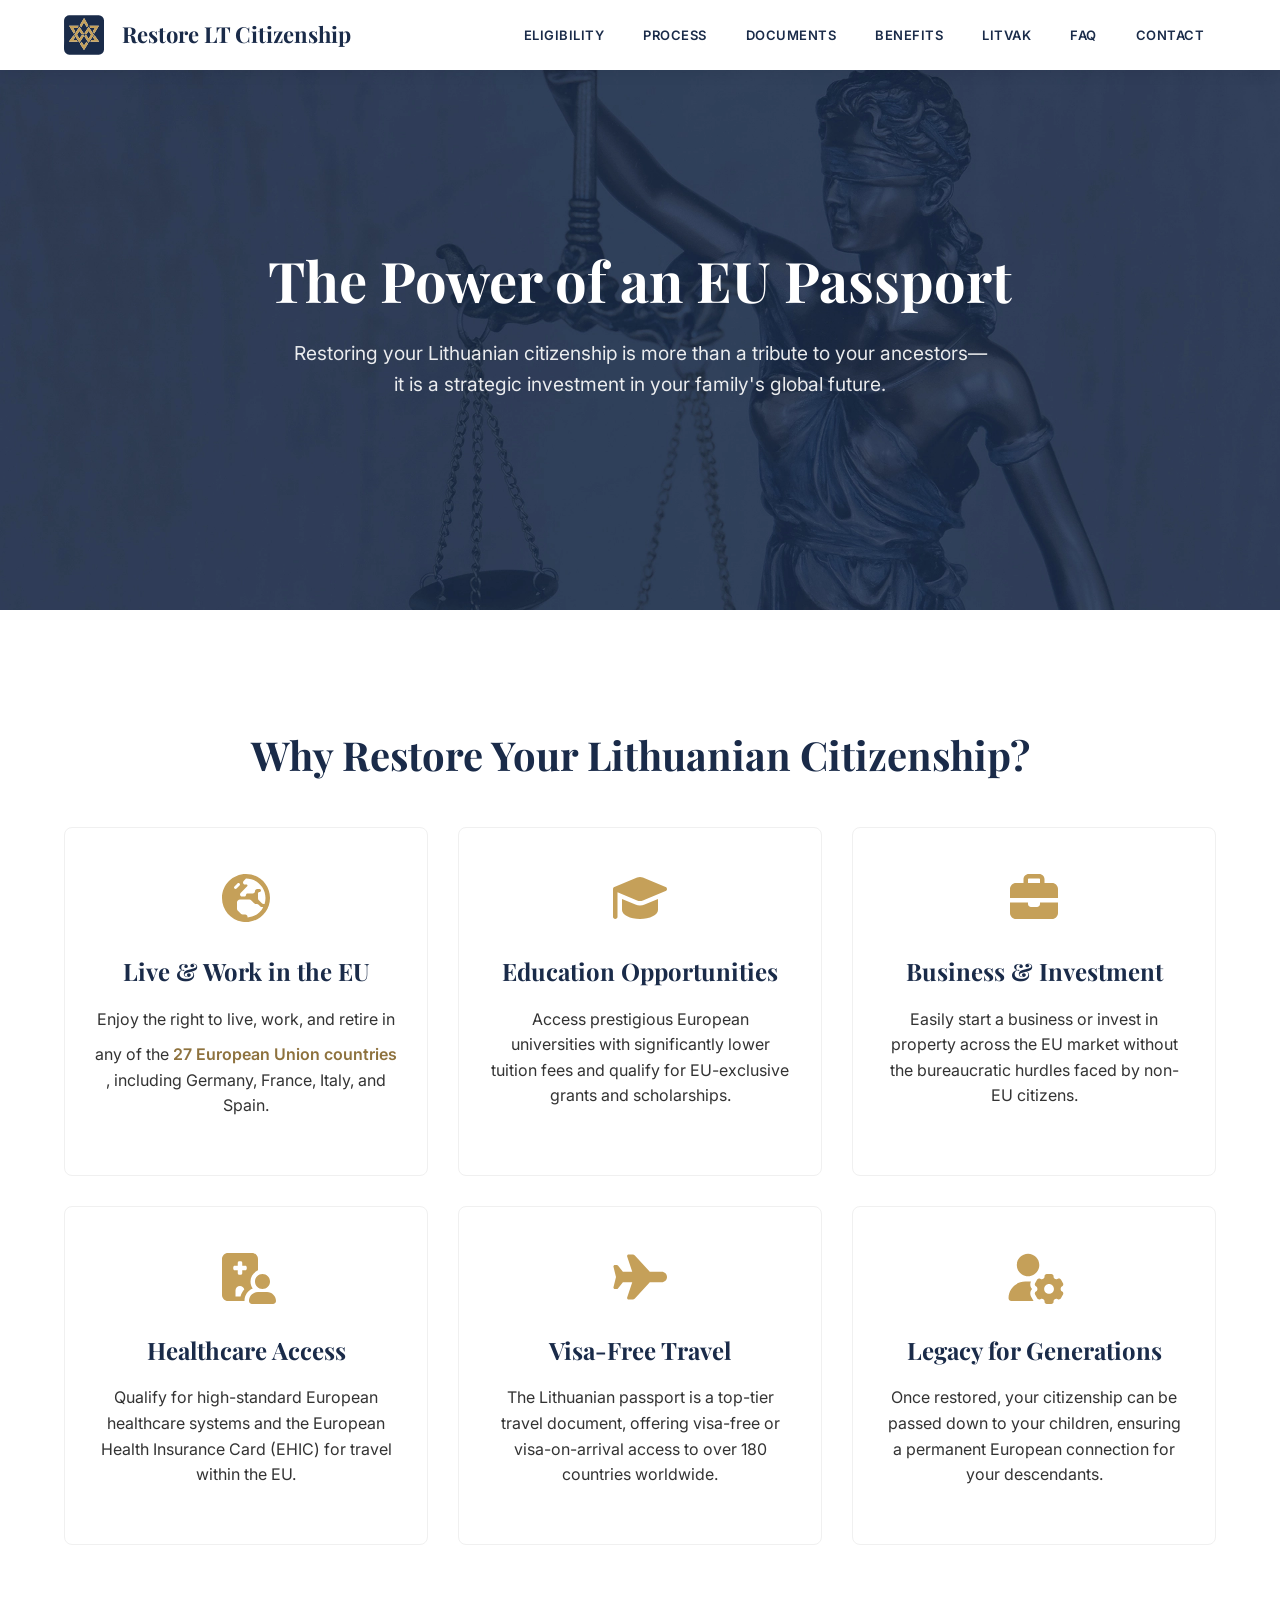
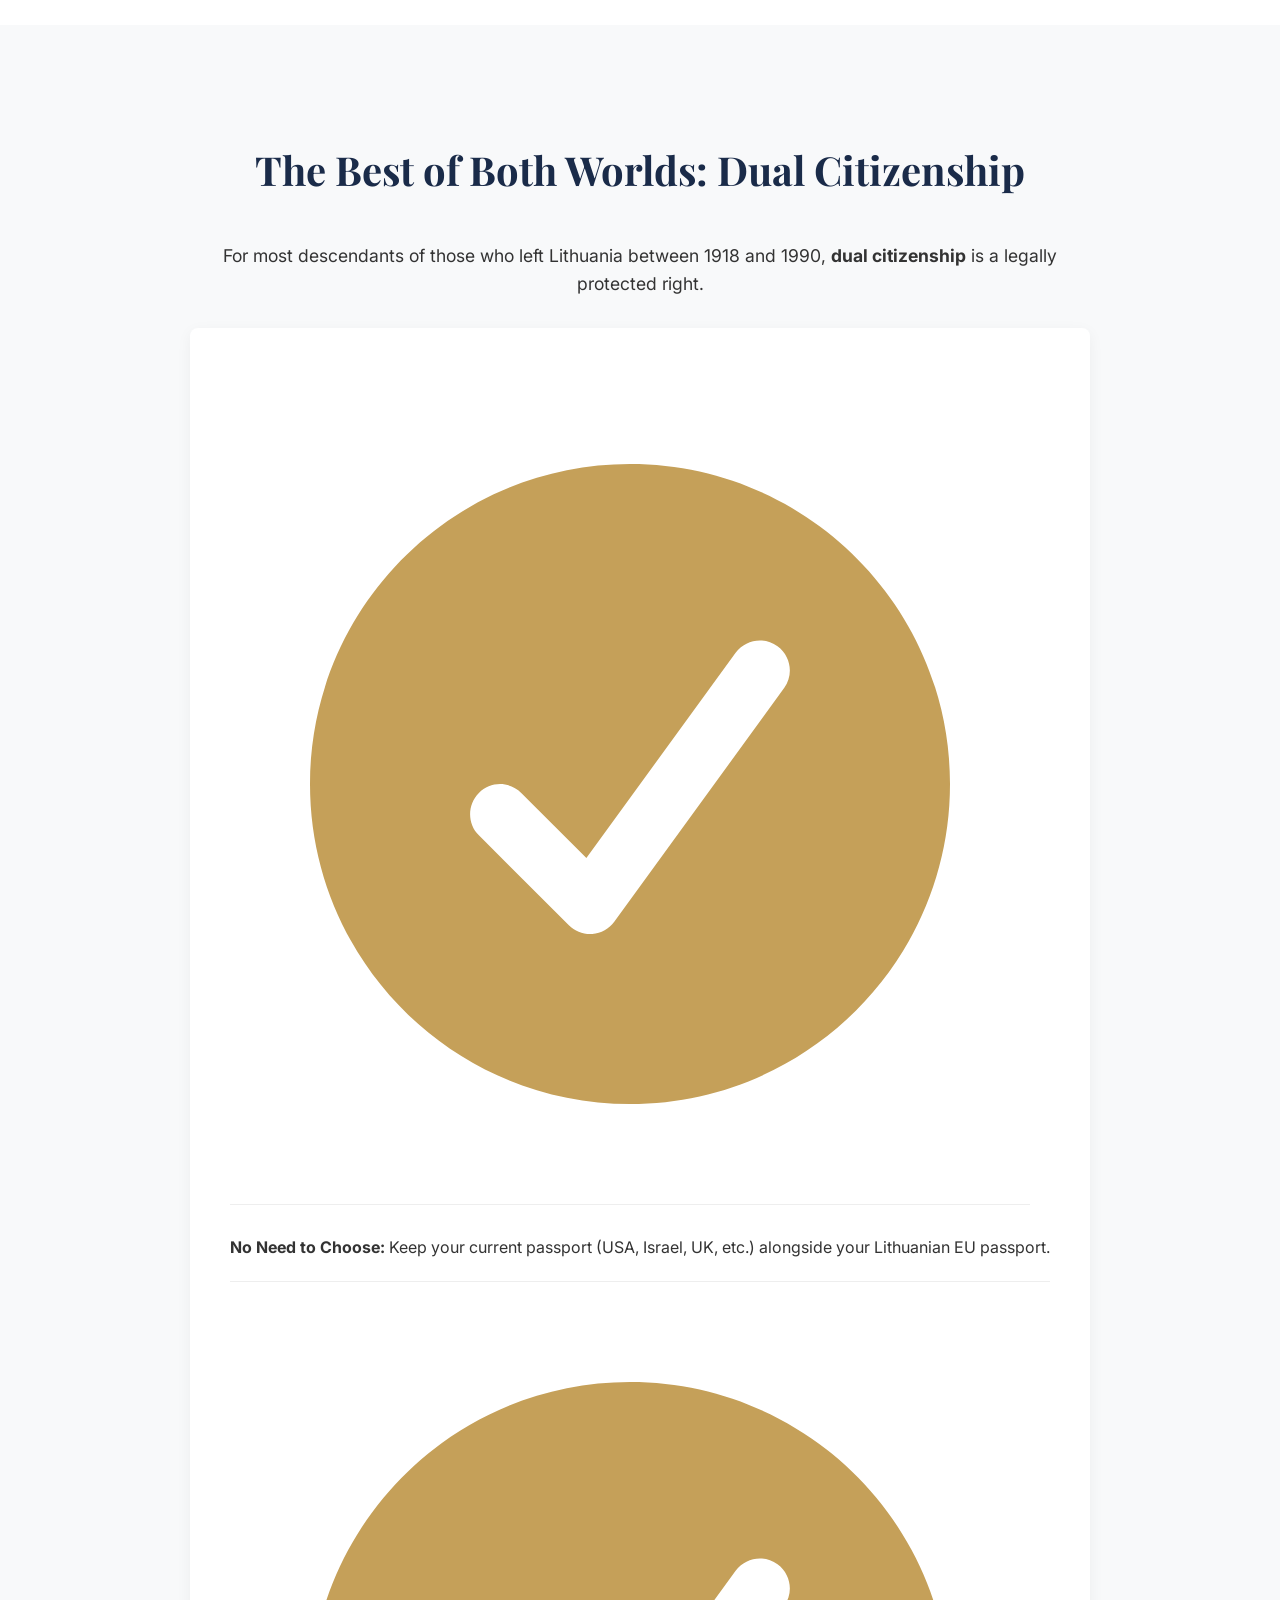
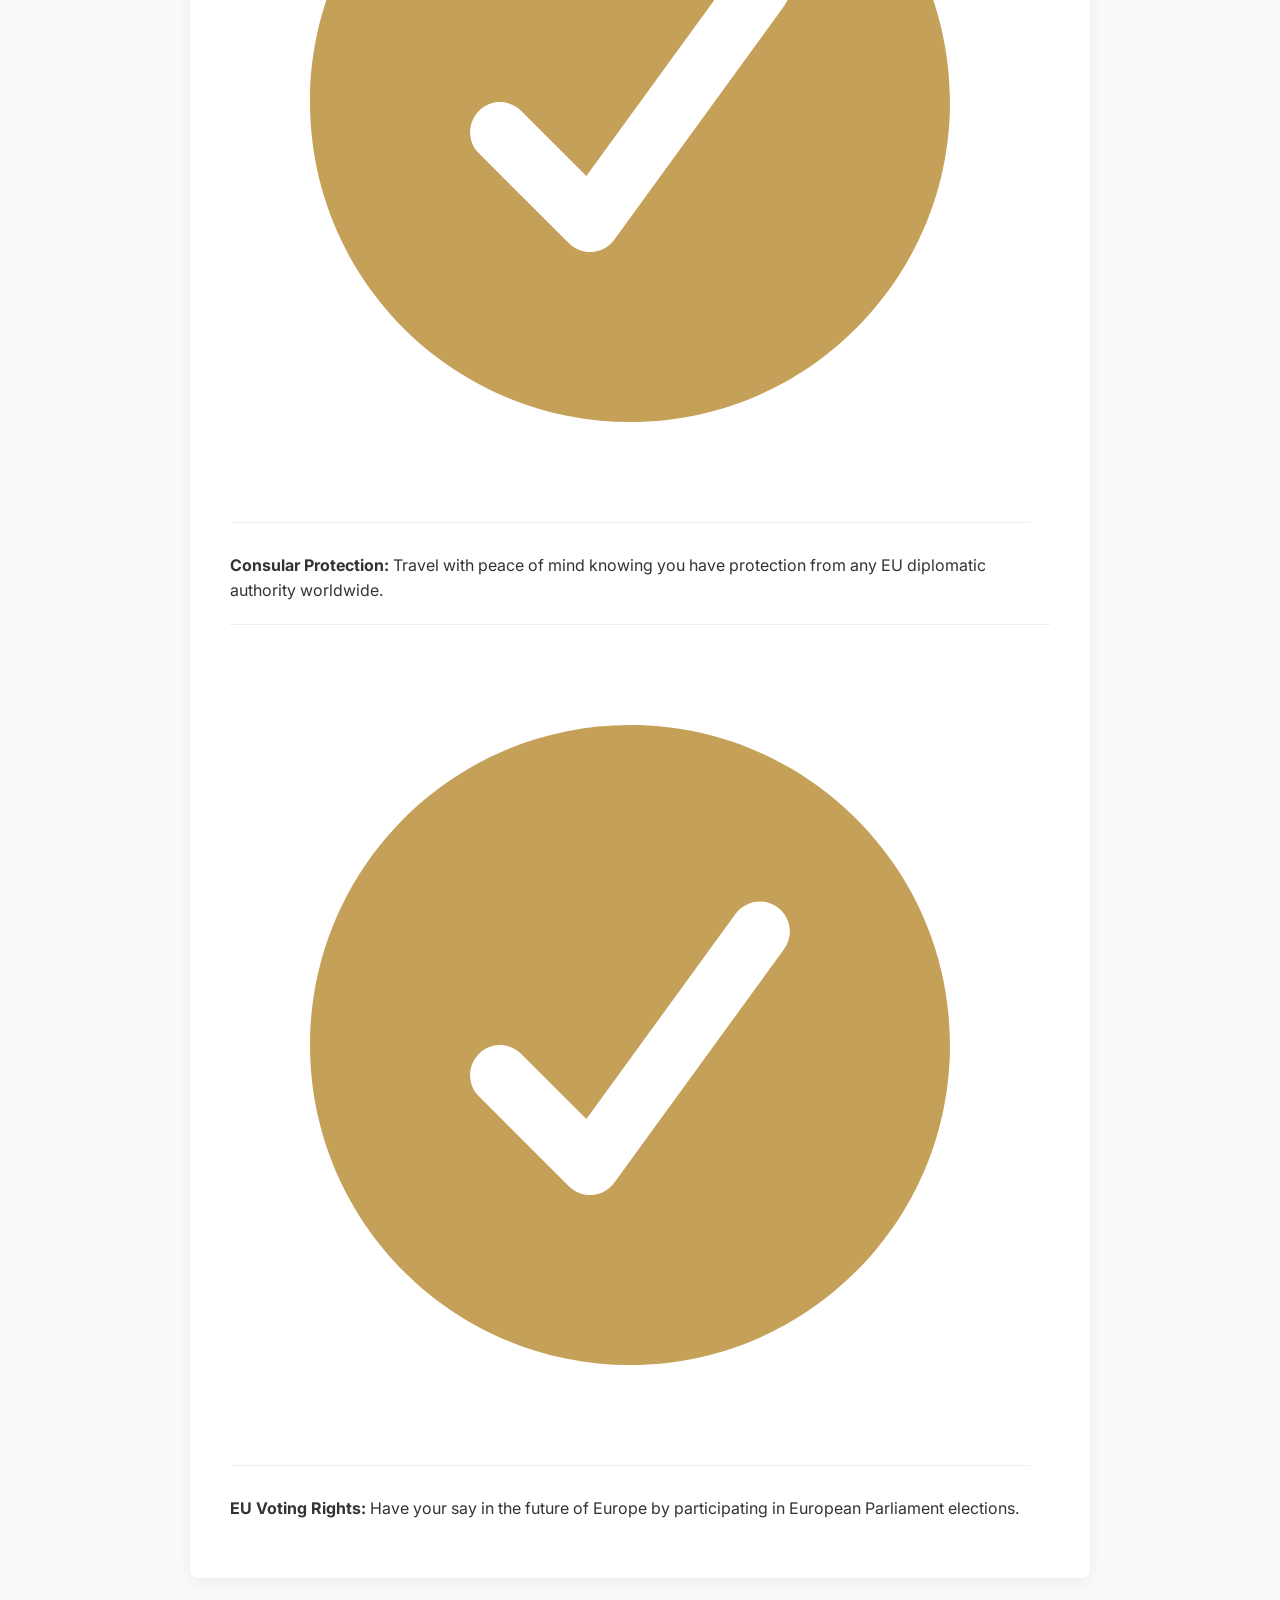
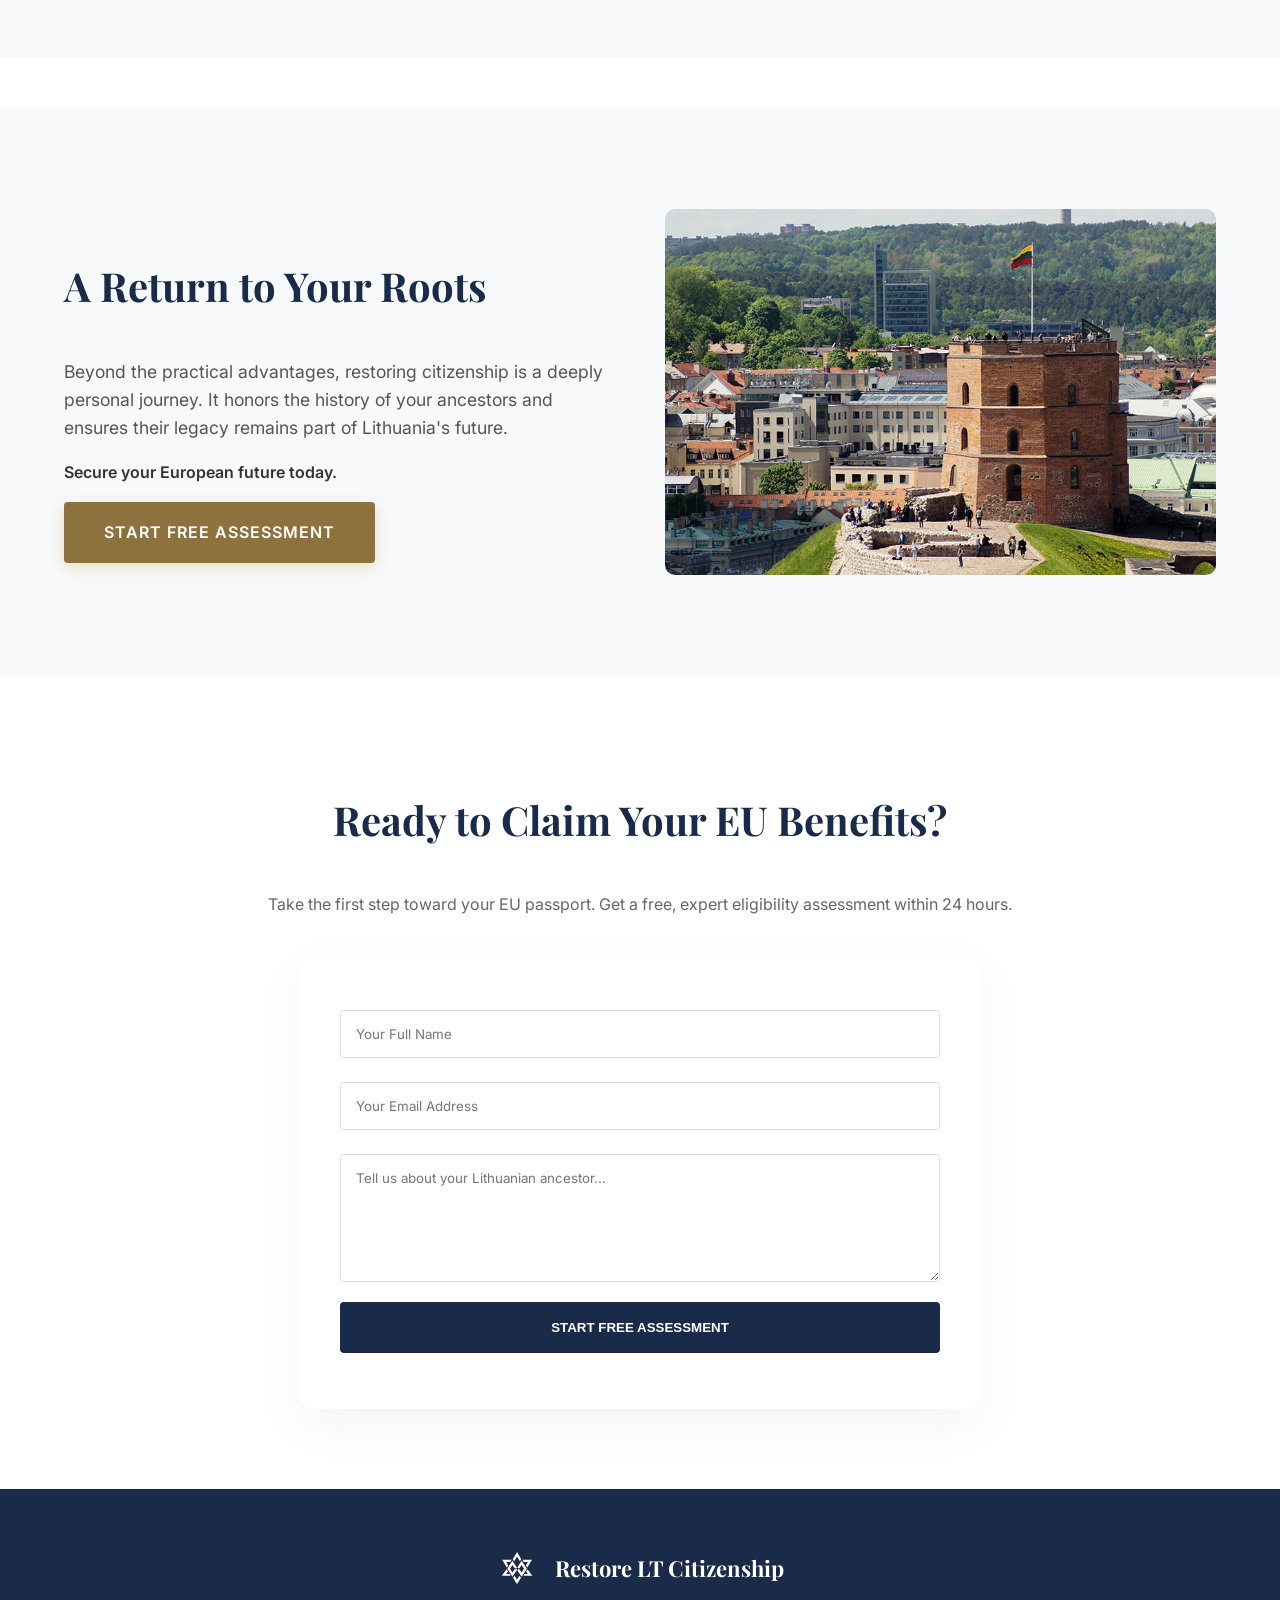
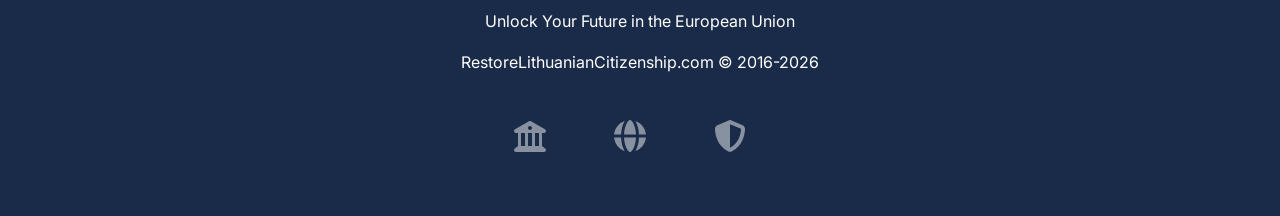
==== commit 7e3de8e5: "Update index.html" ====
--- a/benefits/index.html
+++ b/benefits/index.html
@@ -78,9 +78,8 @@
             vertical-align: bottom;
             transition: transform 0.3s ease;
 			margin-right: 20px;
-			max-width: 60px
         }
-        .card .icon-svg { width: 56px; height: 56px; margin-right: 0px; }
+        .card .icon-svg { width: 60px; height: 60px; margin-right: 0px; }
         .faq-item .icon-svg { width: 20px; height: 20px; margin-right: 10px; }
         .trust-icons .icon-svg { width: 40px; height: 40px; opacity: 0.8; fill: #fff; }
 nav {
@@ -494,11 +493,11 @@
             <h2>The Best of Both Worlds: Dual Citizenship</h2>
             <p style="font-size: 1.1rem; margin-bottom: 30px;">For most descendants of those who left Lithuania between 1918 and 1990, <b>dual citizenship</b> is a legally protected right.</p>
             <div style="background: white; padding: 40px; border-radius: 8px; box-shadow: 0 4px 15px rgba(0,0,0,0.05); text-align: left;">
-                <p><svg class="icon-svg" xmlns="http://www.w3.org/2000/svg" viewBox="0 0 640 640"><!--!Font Awesome Free v7.2.0 by @fontawesome - https://fontawesome.com License - https://fontawesome.com/license/free Copyright 2026 Fonticons, Inc.--><path d="M320 576C178.6 576 64 461.4 64 320C64 178.6 178.6 64 320 64C461.4 64 576 178.6 576 320C576 461.4 461.4 576 320 576zM438 209.7C427.3 201.9 412.3 204.3 404.5 215L285.1 379.2L233 327.1C223.6 317.7 208.4 317.7 199.1 327.1C189.8 336.5 189.7 351.7 199.1 361L271.1 433C276.1 438 282.9 440.5 289.9 440C296.9 439.5 303.3 435.9 307.4 430.2L443.3 243.2C451.1 232.5 448.7 217.5 438 209.7z"/></svg> <b>No Need to Choose:</b> Keep your current passport (USA, Israel, UK, etc.) alongside your Lithuanian EU passport.</p>
+                <p><svg class="faq-item icon-svg" xmlns="http://www.w3.org/2000/svg" viewBox="0 0 640 640"><!--!Font Awesome Free v7.2.0 by @fontawesome - https://fontawesome.com License - https://fontawesome.com/license/free Copyright 2026 Fonticons, Inc.--><path d="M320 576C178.6 576 64 461.4 64 320C64 178.6 178.6 64 320 64C461.4 64 576 178.6 576 320C576 461.4 461.4 576 320 576zM438 209.7C427.3 201.9 412.3 204.3 404.5 215L285.1 379.2L233 327.1C223.6 317.7 208.4 317.7 199.1 327.1C189.8 336.5 189.7 351.7 199.1 361L271.1 433C276.1 438 282.9 440.5 289.9 440C296.9 439.5 303.3 435.9 307.4 430.2L443.3 243.2C451.1 232.5 448.7 217.5 438 209.7z"/></svg> <b>No Need to Choose:</b> Keep your current passport (USA, Israel, UK, etc.) alongside your Lithuanian EU passport.</p>
                 <hr style="margin: 20px 0; border: 0; border-top: 1px solid #eee;">
-                <p><svg class="icon-svg" xmlns="http://www.w3.org/2000/svg" viewBox="0 0 640 640"><!--!Font Awesome Free v7.2.0 by @fontawesome - https://fontawesome.com License - https://fontawesome.com/license/free Copyright 2026 Fonticons, Inc.--><path d="M320 576C178.6 576 64 461.4 64 320C64 178.6 178.6 64 320 64C461.4 64 576 178.6 576 320C576 461.4 461.4 576 320 576zM438 209.7C427.3 201.9 412.3 204.3 404.5 215L285.1 379.2L233 327.1C223.6 317.7 208.4 317.7 199.1 327.1C189.8 336.5 189.7 351.7 199.1 361L271.1 433C276.1 438 282.9 440.5 289.9 440C296.9 439.5 303.3 435.9 307.4 430.2L443.3 243.2C451.1 232.5 448.7 217.5 438 209.7z"/></svg> <b>Consular Protection:</b> Travel with peace of mind knowing you have protection from any EU diplomatic authority worldwide.</p>
+                <p><svg class="faq-item icon-svg" xmlns="http://www.w3.org/2000/svg" viewBox="0 0 640 640"><!--!Font Awesome Free v7.2.0 by @fontawesome - https://fontawesome.com License - https://fontawesome.com/license/free Copyright 2026 Fonticons, Inc.--><path d="M320 576C178.6 576 64 461.4 64 320C64 178.6 178.6 64 320 64C461.4 64 576 178.6 576 320C576 461.4 461.4 576 320 576zM438 209.7C427.3 201.9 412.3 204.3 404.5 215L285.1 379.2L233 327.1C223.6 317.7 208.4 317.7 199.1 327.1C189.8 336.5 189.7 351.7 199.1 361L271.1 433C276.1 438 282.9 440.5 289.9 440C296.9 439.5 303.3 435.9 307.4 430.2L443.3 243.2C451.1 232.5 448.7 217.5 438 209.7z"/></svg> <b>Consular Protection:</b> Travel with peace of mind knowing you have protection from any EU diplomatic authority worldwide.</p>
                 <hr style="margin: 20px 0; border: 0; border-top: 1px solid #eee;">
-                <p><svg class="icon-svg" xmlns="http://www.w3.org/2000/svg" viewBox="0 0 640 640"><!--!Font Awesome Free v7.2.0 by @fontawesome - https://fontawesome.com License - https://fontawesome.com/license/free Copyright 2026 Fonticons, Inc.--><path d="M320 576C178.6 576 64 461.4 64 320C64 178.6 178.6 64 320 64C461.4 64 576 178.6 576 320C576 461.4 461.4 576 320 576zM438 209.7C427.3 201.9 412.3 204.3 404.5 215L285.1 379.2L233 327.1C223.6 317.7 208.4 317.7 199.1 327.1C189.8 336.5 189.7 351.7 199.1 361L271.1 433C276.1 438 282.9 440.5 289.9 440C296.9 439.5 303.3 435.9 307.4 430.2L443.3 243.2C451.1 232.5 448.7 217.5 438 209.7z"/></svg> <b>EU Voting Rights:</b> Have your say in the future of Europe by participating in European Parliament elections.</p>
+                <p><svg class="faq-item icon-svg" xmlns="http://www.w3.org/2000/svg" viewBox="0 0 640 640"><!--!Font Awesome Free v7.2.0 by @fontawesome - https://fontawesome.com License - https://fontawesome.com/license/free Copyright 2026 Fonticons, Inc.--><path d="M320 576C178.6 576 64 461.4 64 320C64 178.6 178.6 64 320 64C461.4 64 576 178.6 576 320C576 461.4 461.4 576 320 576zM438 209.7C427.3 201.9 412.3 204.3 404.5 215L285.1 379.2L233 327.1C223.6 317.7 208.4 317.7 199.1 327.1C189.8 336.5 189.7 351.7 199.1 361L271.1 433C276.1 438 282.9 440.5 289.9 440C296.9 439.5 303.3 435.9 307.4 430.2L443.3 243.2C451.1 232.5 448.7 217.5 438 209.7z"/></svg> <b>EU Voting Rights:</b> Have your say in the future of Europe by participating in European Parliament elections.</p>
             </div>
         </div>
     </section>
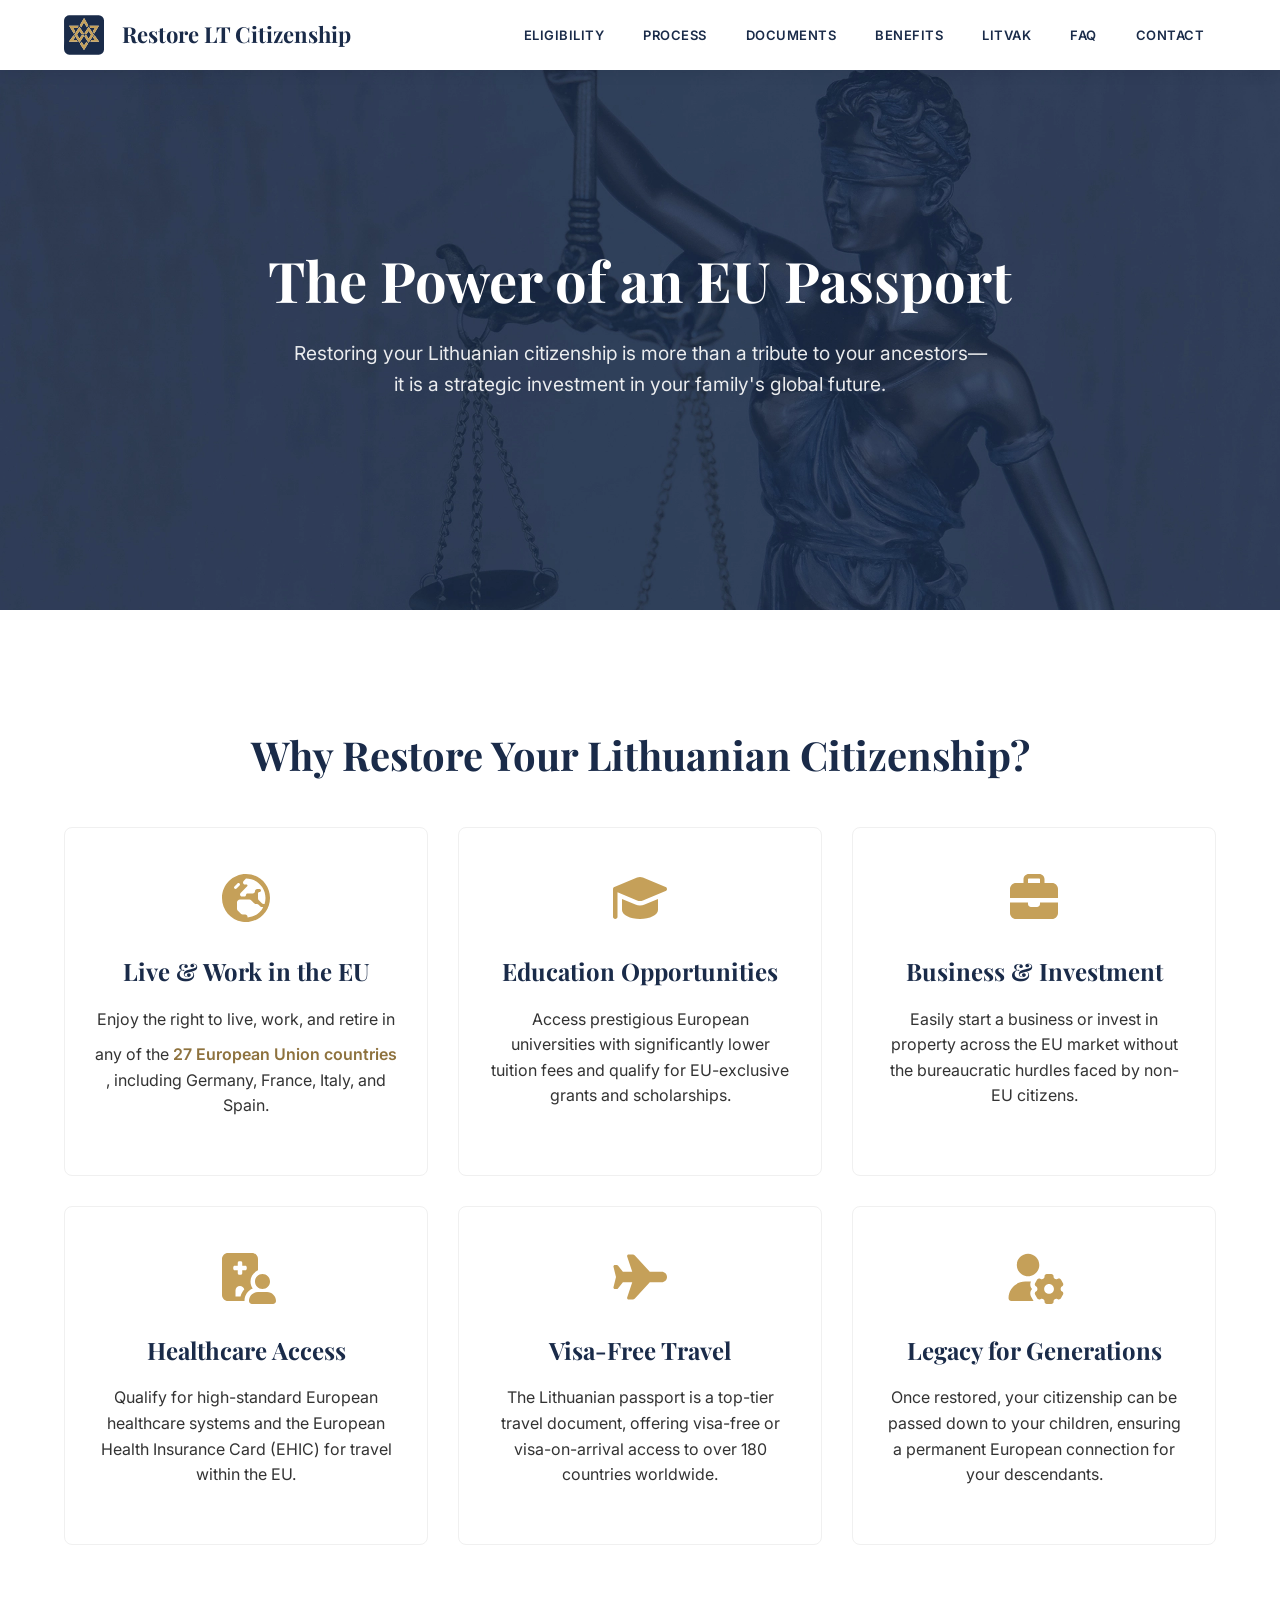
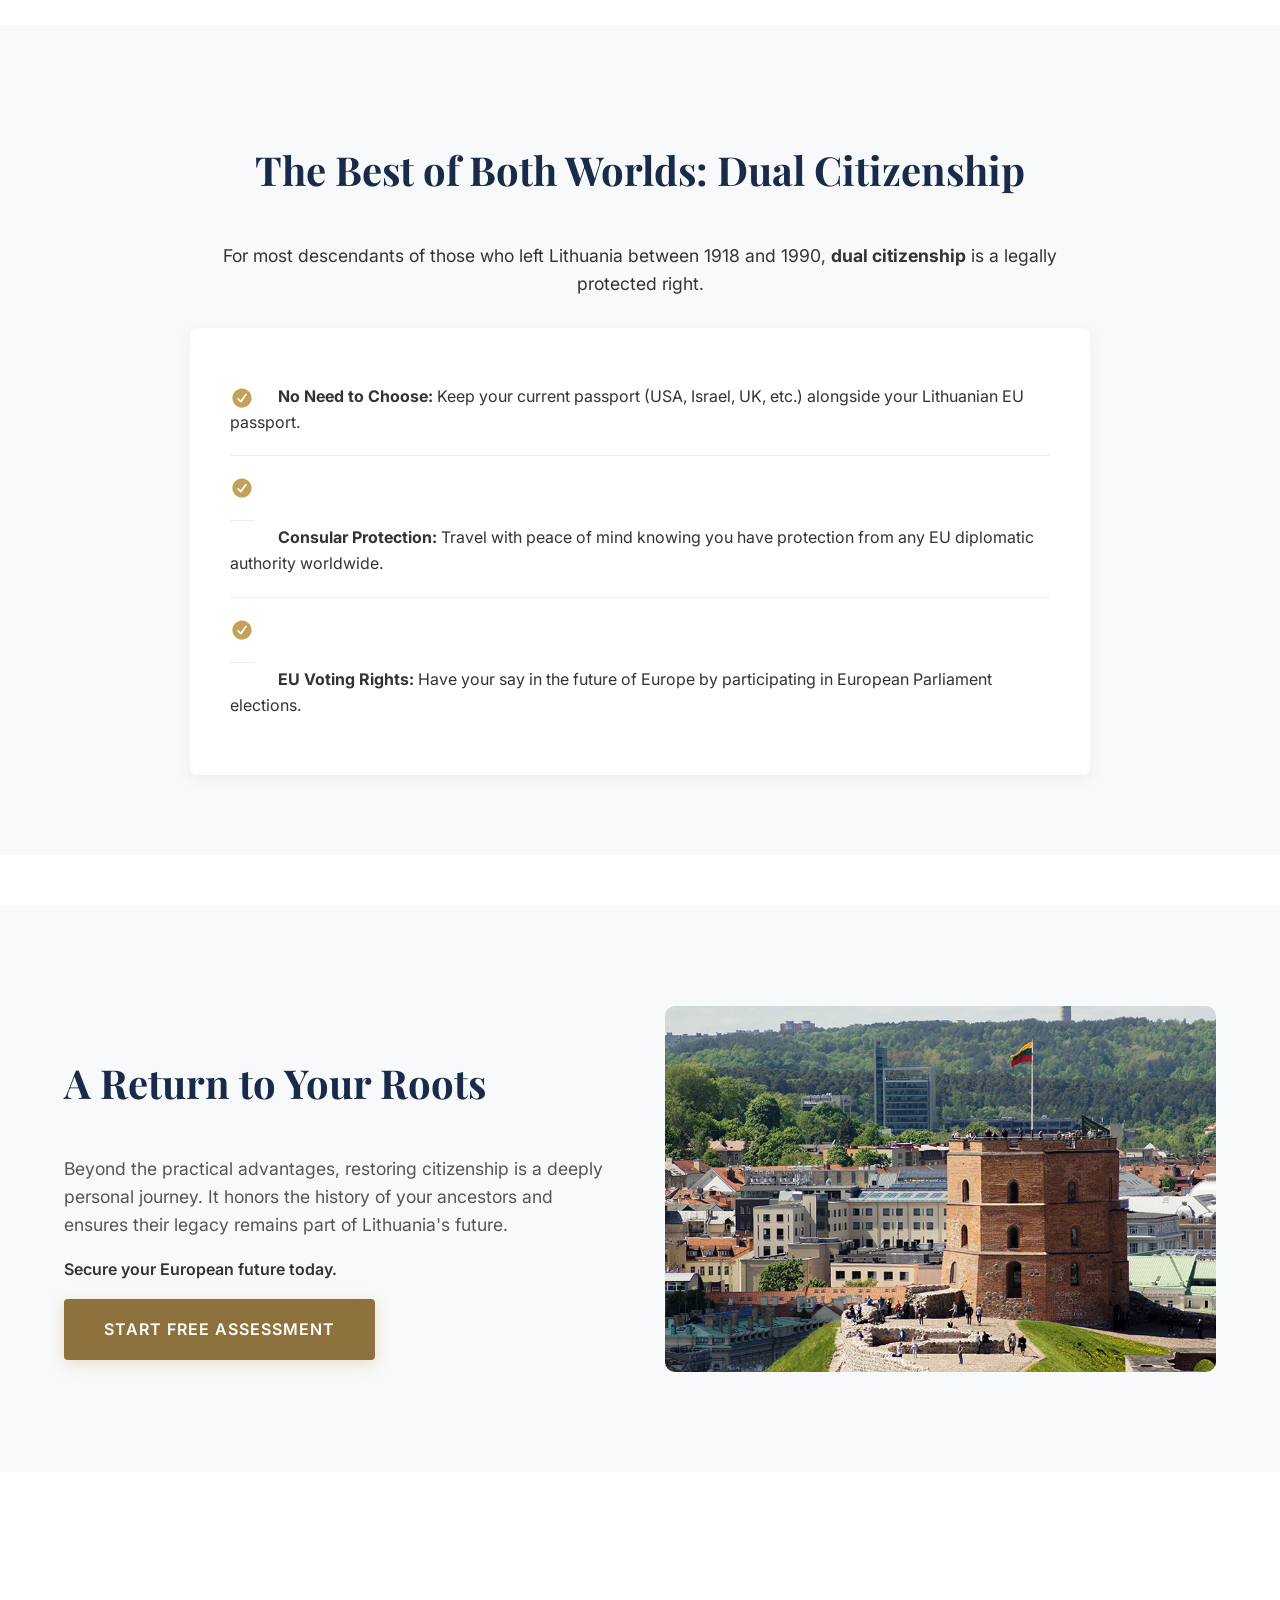
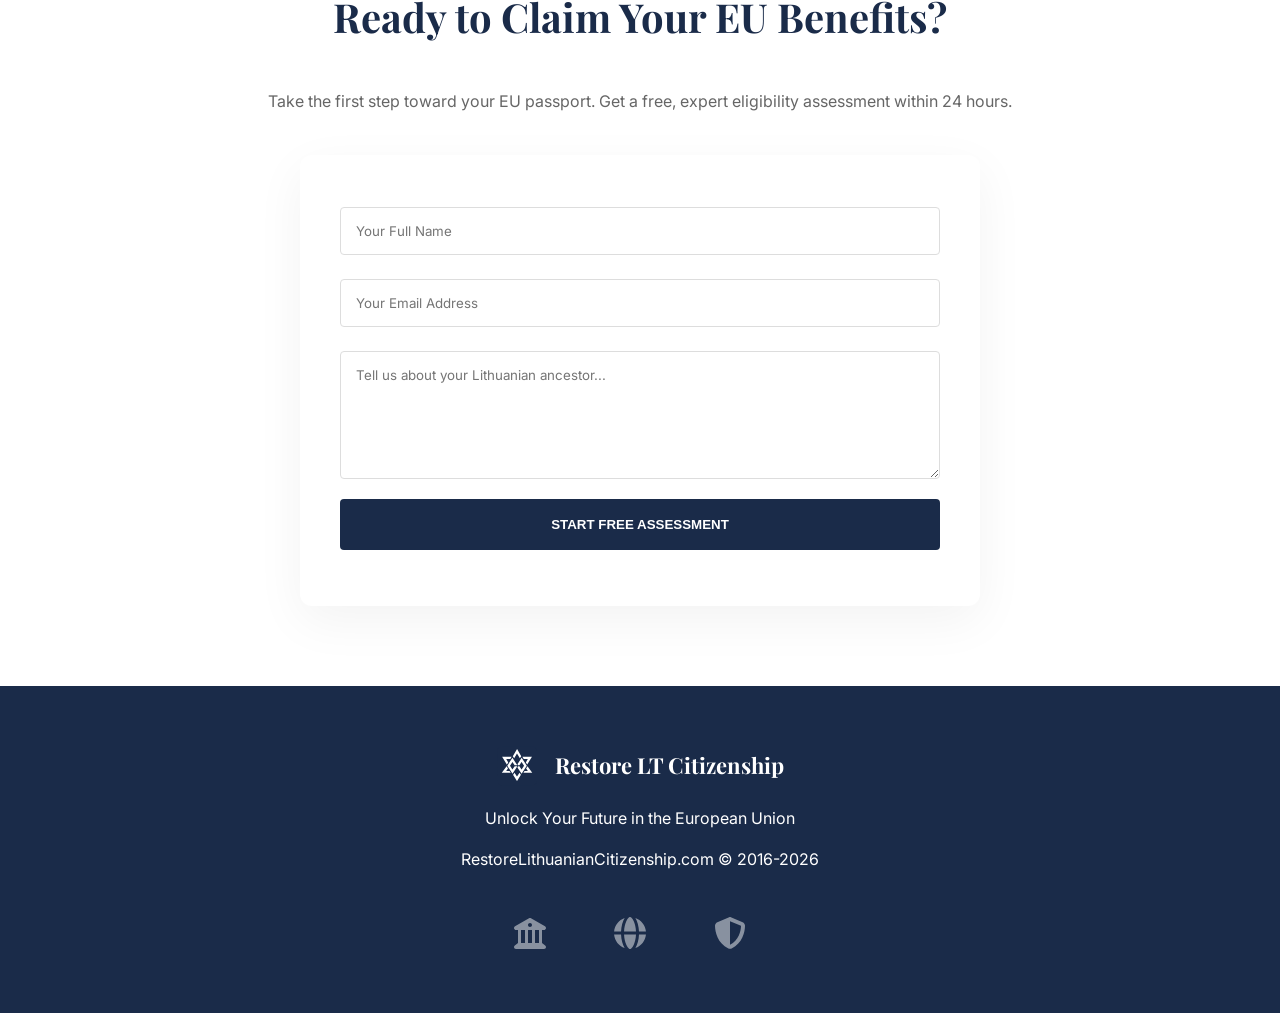
==== commit b4a5772e: "Update index.html" ====
--- a/benefits/index.html
+++ b/benefits/index.html
@@ -493,11 +493,11 @@
             <h2>The Best of Both Worlds: Dual Citizenship</h2>
             <p style="font-size: 1.1rem; margin-bottom: 30px;">For most descendants of those who left Lithuania between 1918 and 1990, <b>dual citizenship</b> is a legally protected right.</p>
             <div style="background: white; padding: 40px; border-radius: 8px; box-shadow: 0 4px 15px rgba(0,0,0,0.05); text-align: left;">
-                <p><svg class="faq-item icon-svg" xmlns="http://www.w3.org/2000/svg" viewBox="0 0 640 640"><!--!Font Awesome Free v7.2.0 by @fontawesome - https://fontawesome.com License - https://fontawesome.com/license/free Copyright 2026 Fonticons, Inc.--><path d="M320 576C178.6 576 64 461.4 64 320C64 178.6 178.6 64 320 64C461.4 64 576 178.6 576 320C576 461.4 461.4 576 320 576zM438 209.7C427.3 201.9 412.3 204.3 404.5 215L285.1 379.2L233 327.1C223.6 317.7 208.4 317.7 199.1 327.1C189.8 336.5 189.7 351.7 199.1 361L271.1 433C276.1 438 282.9 440.5 289.9 440C296.9 439.5 303.3 435.9 307.4 430.2L443.3 243.2C451.1 232.5 448.7 217.5 438 209.7z"/></svg> <b>No Need to Choose:</b> Keep your current passport (USA, Israel, UK, etc.) alongside your Lithuanian EU passport.</p>
+                <p><svg style="max-width:24px" class="icon-svg" xmlns="http://www.w3.org/2000/svg" viewBox="0 0 640 640"><!--!Font Awesome Free v7.2.0 by @fontawesome - https://fontawesome.com License - https://fontawesome.com/license/free Copyright 2026 Fonticons, Inc.--><path d="M320 576C178.6 576 64 461.4 64 320C64 178.6 178.6 64 320 64C461.4 64 576 178.6 576 320C576 461.4 461.4 576 320 576zM438 209.7C427.3 201.9 412.3 204.3 404.5 215L285.1 379.2L233 327.1C223.6 317.7 208.4 317.7 199.1 327.1C189.8 336.5 189.7 351.7 199.1 361L271.1 433C276.1 438 282.9 440.5 289.9 440C296.9 439.5 303.3 435.9 307.4 430.2L443.3 243.2C451.1 232.5 448.7 217.5 438 209.7z"/></svg> <b>No Need to Choose:</b> Keep your current passport (USA, Israel, UK, etc.) alongside your Lithuanian EU passport.</p>
                 <hr style="margin: 20px 0; border: 0; border-top: 1px solid #eee;">
-                <p><svg class="faq-item icon-svg" xmlns="http://www.w3.org/2000/svg" viewBox="0 0 640 640"><!--!Font Awesome Free v7.2.0 by @fontawesome - https://fontawesome.com License - https://fontawesome.com/license/free Copyright 2026 Fonticons, Inc.--><path d="M320 576C178.6 576 64 461.4 64 320C64 178.6 178.6 64 320 64C461.4 64 576 178.6 576 320C576 461.4 461.4 576 320 576zM438 209.7C427.3 201.9 412.3 204.3 404.5 215L285.1 379.2L233 327.1C223.6 317.7 208.4 317.7 199.1 327.1C189.8 336.5 189.7 351.7 199.1 361L271.1 433C276.1 438 282.9 440.5 289.9 440C296.9 439.5 303.3 435.9 307.4 430.2L443.3 243.2C451.1 232.5 448.7 217.5 438 209.7z"/></svg> <b>Consular Protection:</b> Travel with peace of mind knowing you have protection from any EU diplomatic authority worldwide.</p>
+                <p><svg style="max-width:24px" class="faq-item icon-svg" xmlns="http://www.w3.org/2000/svg" viewBox="0 0 640 640"><!--!Font Awesome Free v7.2.0 by @fontawesome - https://fontawesome.com License - https://fontawesome.com/license/free Copyright 2026 Fonticons, Inc.--><path d="M320 576C178.6 576 64 461.4 64 320C64 178.6 178.6 64 320 64C461.4 64 576 178.6 576 320C576 461.4 461.4 576 320 576zM438 209.7C427.3 201.9 412.3 204.3 404.5 215L285.1 379.2L233 327.1C223.6 317.7 208.4 317.7 199.1 327.1C189.8 336.5 189.7 351.7 199.1 361L271.1 433C276.1 438 282.9 440.5 289.9 440C296.9 439.5 303.3 435.9 307.4 430.2L443.3 243.2C451.1 232.5 448.7 217.5 438 209.7z"/></svg> <b>Consular Protection:</b> Travel with peace of mind knowing you have protection from any EU diplomatic authority worldwide.</p>
                 <hr style="margin: 20px 0; border: 0; border-top: 1px solid #eee;">
-                <p><svg class="faq-item icon-svg" xmlns="http://www.w3.org/2000/svg" viewBox="0 0 640 640"><!--!Font Awesome Free v7.2.0 by @fontawesome - https://fontawesome.com License - https://fontawesome.com/license/free Copyright 2026 Fonticons, Inc.--><path d="M320 576C178.6 576 64 461.4 64 320C64 178.6 178.6 64 320 64C461.4 64 576 178.6 576 320C576 461.4 461.4 576 320 576zM438 209.7C427.3 201.9 412.3 204.3 404.5 215L285.1 379.2L233 327.1C223.6 317.7 208.4 317.7 199.1 327.1C189.8 336.5 189.7 351.7 199.1 361L271.1 433C276.1 438 282.9 440.5 289.9 440C296.9 439.5 303.3 435.9 307.4 430.2L443.3 243.2C451.1 232.5 448.7 217.5 438 209.7z"/></svg> <b>EU Voting Rights:</b> Have your say in the future of Europe by participating in European Parliament elections.</p>
+                <p><svg style="max-width:24px" class="faq-item icon-svg" xmlns="http://www.w3.org/2000/svg" viewBox="0 0 640 640"><!--!Font Awesome Free v7.2.0 by @fontawesome - https://fontawesome.com License - https://fontawesome.com/license/free Copyright 2026 Fonticons, Inc.--><path d="M320 576C178.6 576 64 461.4 64 320C64 178.6 178.6 64 320 64C461.4 64 576 178.6 576 320C576 461.4 461.4 576 320 576zM438 209.7C427.3 201.9 412.3 204.3 404.5 215L285.1 379.2L233 327.1C223.6 317.7 208.4 317.7 199.1 327.1C189.8 336.5 189.7 351.7 199.1 361L271.1 433C276.1 438 282.9 440.5 289.9 440C296.9 439.5 303.3 435.9 307.4 430.2L443.3 243.2C451.1 232.5 448.7 217.5 438 209.7z"/></svg> <b>EU Voting Rights:</b> Have your say in the future of Europe by participating in European Parliament elections.</p>
             </div>
         </div>
     </section>
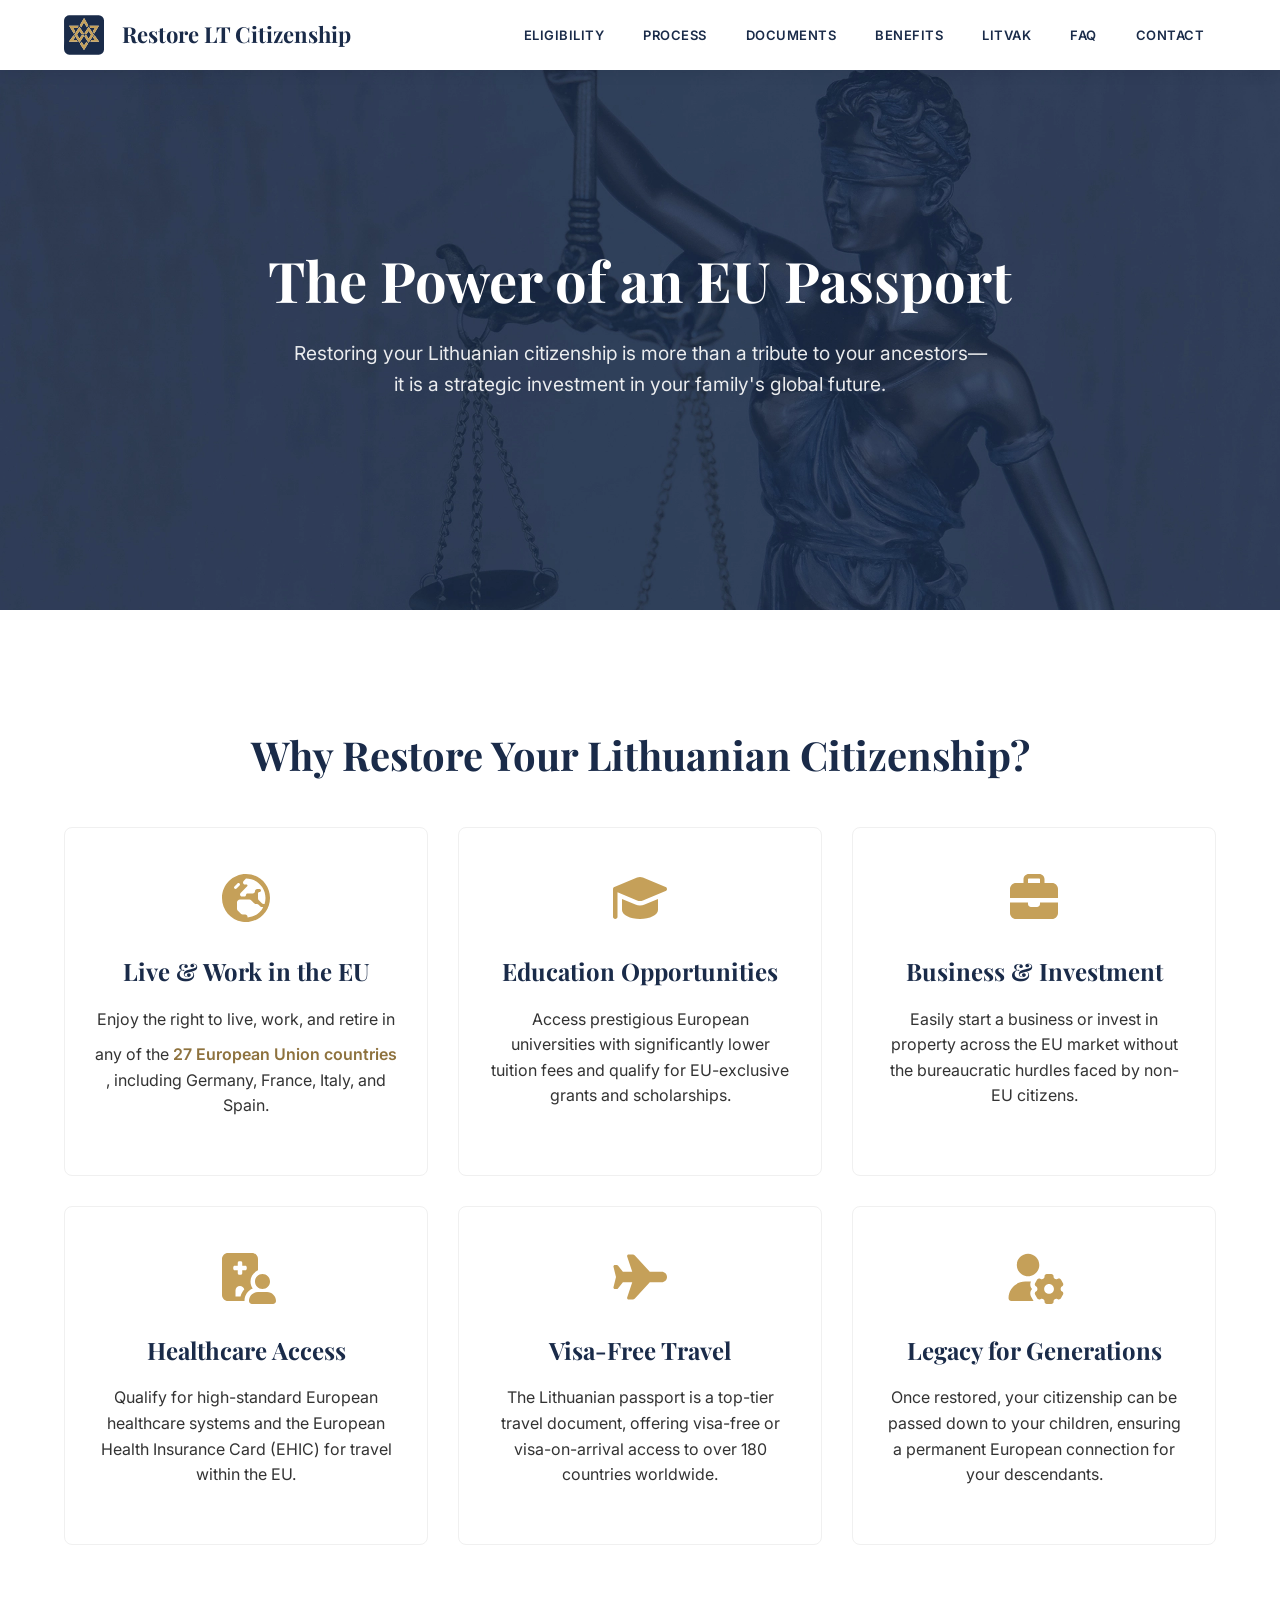
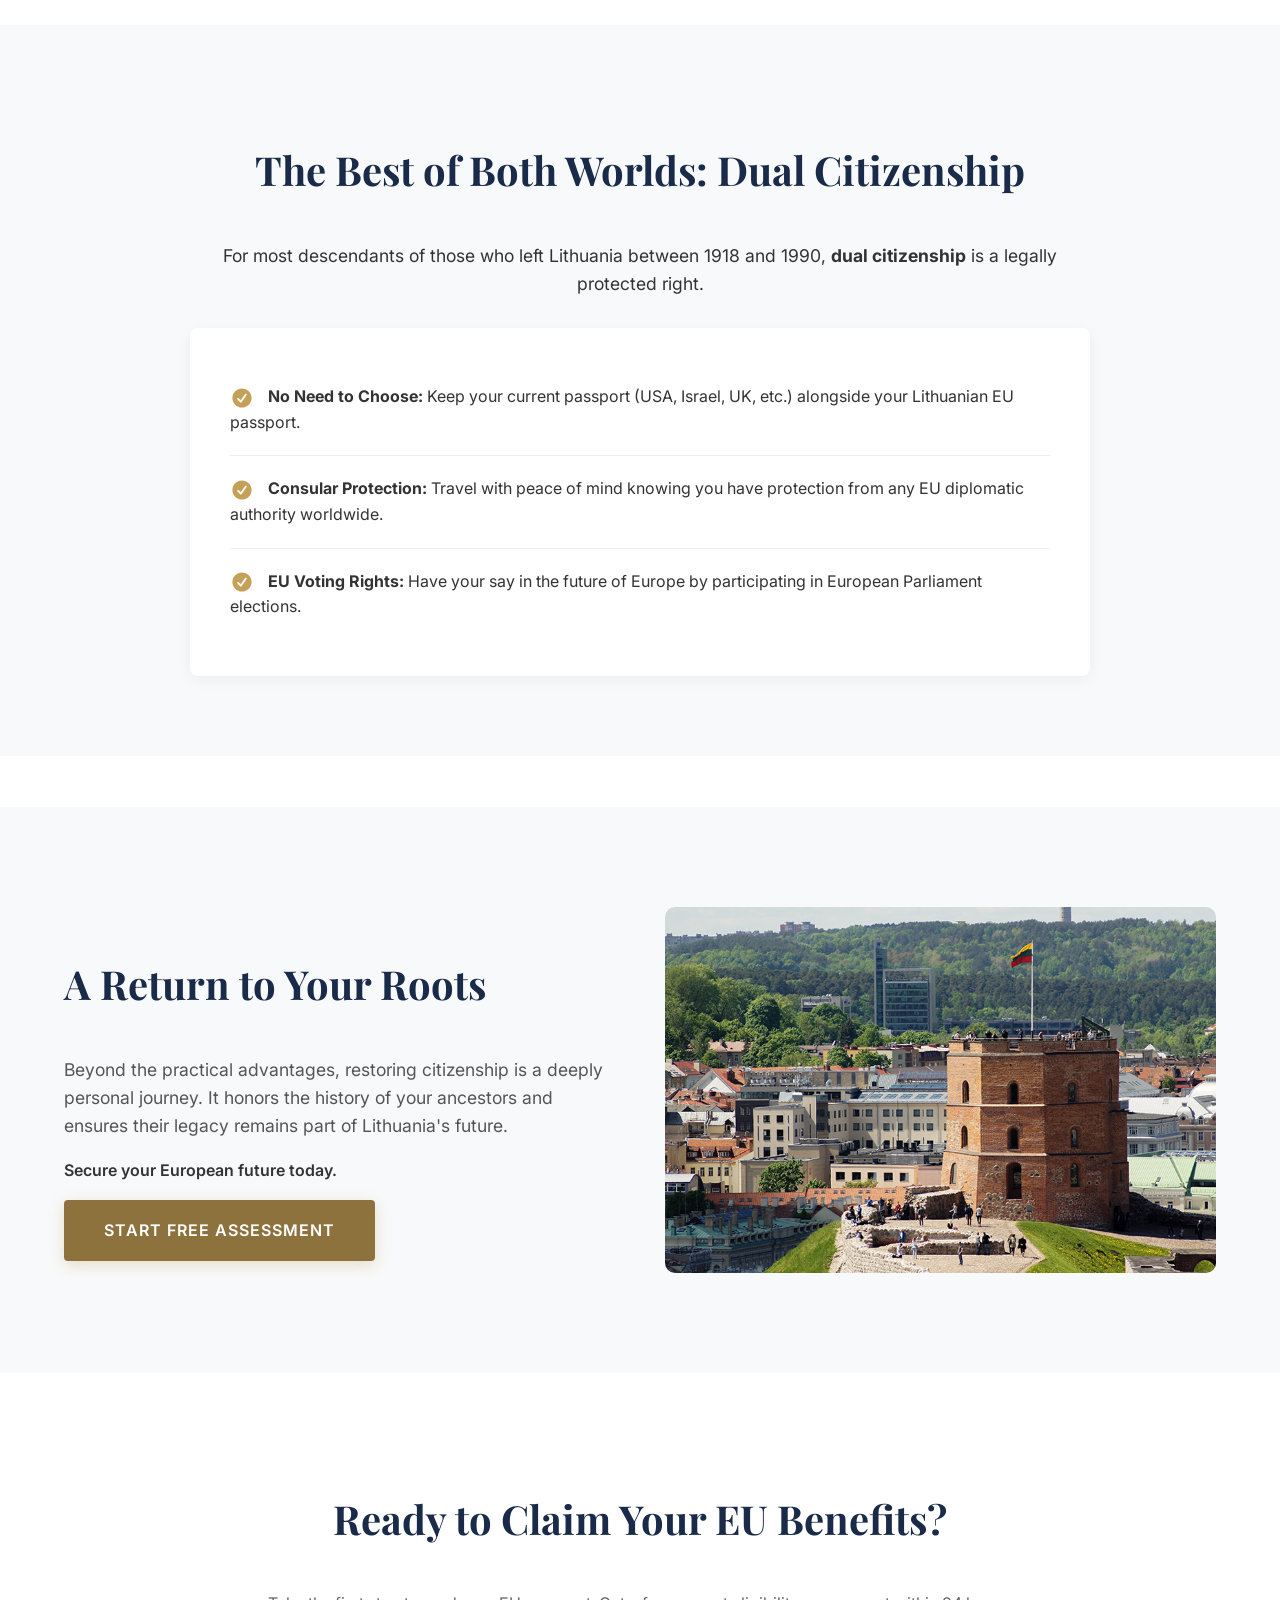
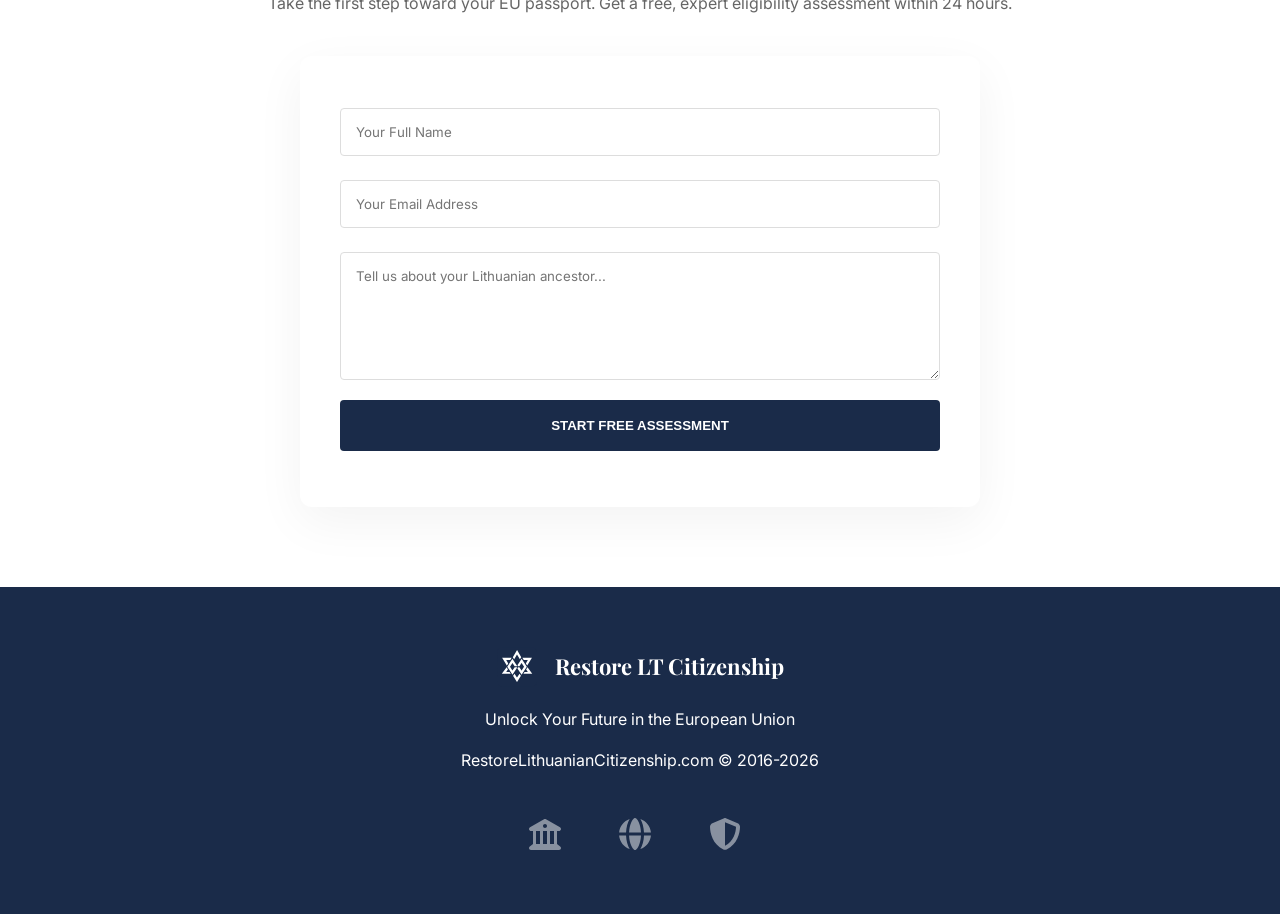
==== commit 674a8c25: "Update index.html" ====
--- a/benefits/index.html
+++ b/benefits/index.html
@@ -77,7 +77,7 @@
             display: inline-block;
             vertical-align: bottom;
             transition: transform 0.3s ease;
-			margin-right: 20px;
+			margin-right: 10px;
         }
         .card .icon-svg { width: 60px; height: 60px; margin-right: 0px; }
         .faq-item .icon-svg { width: 20px; height: 20px; margin-right: 10px; }
@@ -495,9 +495,9 @@
             <div style="background: white; padding: 40px; border-radius: 8px; box-shadow: 0 4px 15px rgba(0,0,0,0.05); text-align: left;">
                 <p><svg style="max-width:24px" class="icon-svg" xmlns="http://www.w3.org/2000/svg" viewBox="0 0 640 640"><!--!Font Awesome Free v7.2.0 by @fontawesome - https://fontawesome.com License - https://fontawesome.com/license/free Copyright 2026 Fonticons, Inc.--><path d="M320 576C178.6 576 64 461.4 64 320C64 178.6 178.6 64 320 64C461.4 64 576 178.6 576 320C576 461.4 461.4 576 320 576zM438 209.7C427.3 201.9 412.3 204.3 404.5 215L285.1 379.2L233 327.1C223.6 317.7 208.4 317.7 199.1 327.1C189.8 336.5 189.7 351.7 199.1 361L271.1 433C276.1 438 282.9 440.5 289.9 440C296.9 439.5 303.3 435.9 307.4 430.2L443.3 243.2C451.1 232.5 448.7 217.5 438 209.7z"/></svg> <b>No Need to Choose:</b> Keep your current passport (USA, Israel, UK, etc.) alongside your Lithuanian EU passport.</p>
                 <hr style="margin: 20px 0; border: 0; border-top: 1px solid #eee;">
-                <p><svg style="max-width:24px" class="faq-item icon-svg" xmlns="http://www.w3.org/2000/svg" viewBox="0 0 640 640"><!--!Font Awesome Free v7.2.0 by @fontawesome - https://fontawesome.com License - https://fontawesome.com/license/free Copyright 2026 Fonticons, Inc.--><path d="M320 576C178.6 576 64 461.4 64 320C64 178.6 178.6 64 320 64C461.4 64 576 178.6 576 320C576 461.4 461.4 576 320 576zM438 209.7C427.3 201.9 412.3 204.3 404.5 215L285.1 379.2L233 327.1C223.6 317.7 208.4 317.7 199.1 327.1C189.8 336.5 189.7 351.7 199.1 361L271.1 433C276.1 438 282.9 440.5 289.9 440C296.9 439.5 303.3 435.9 307.4 430.2L443.3 243.2C451.1 232.5 448.7 217.5 438 209.7z"/></svg> <b>Consular Protection:</b> Travel with peace of mind knowing you have protection from any EU diplomatic authority worldwide.</p>
+                <p><svg style="max-width:24px" class="icon-svg" xmlns="http://www.w3.org/2000/svg" viewBox="0 0 640 640"><!--!Font Awesome Free v7.2.0 by @fontawesome - https://fontawesome.com License - https://fontawesome.com/license/free Copyright 2026 Fonticons, Inc.--><path d="M320 576C178.6 576 64 461.4 64 320C64 178.6 178.6 64 320 64C461.4 64 576 178.6 576 320C576 461.4 461.4 576 320 576zM438 209.7C427.3 201.9 412.3 204.3 404.5 215L285.1 379.2L233 327.1C223.6 317.7 208.4 317.7 199.1 327.1C189.8 336.5 189.7 351.7 199.1 361L271.1 433C276.1 438 282.9 440.5 289.9 440C296.9 439.5 303.3 435.9 307.4 430.2L443.3 243.2C451.1 232.5 448.7 217.5 438 209.7z"/></svg> <b>Consular Protection:</b> Travel with peace of mind knowing you have protection from any EU diplomatic authority worldwide.</p>
                 <hr style="margin: 20px 0; border: 0; border-top: 1px solid #eee;">
-                <p><svg style="max-width:24px" class="faq-item icon-svg" xmlns="http://www.w3.org/2000/svg" viewBox="0 0 640 640"><!--!Font Awesome Free v7.2.0 by @fontawesome - https://fontawesome.com License - https://fontawesome.com/license/free Copyright 2026 Fonticons, Inc.--><path d="M320 576C178.6 576 64 461.4 64 320C64 178.6 178.6 64 320 64C461.4 64 576 178.6 576 320C576 461.4 461.4 576 320 576zM438 209.7C427.3 201.9 412.3 204.3 404.5 215L285.1 379.2L233 327.1C223.6 317.7 208.4 317.7 199.1 327.1C189.8 336.5 189.7 351.7 199.1 361L271.1 433C276.1 438 282.9 440.5 289.9 440C296.9 439.5 303.3 435.9 307.4 430.2L443.3 243.2C451.1 232.5 448.7 217.5 438 209.7z"/></svg> <b>EU Voting Rights:</b> Have your say in the future of Europe by participating in European Parliament elections.</p>
+                <p><svg style="max-width:24px" class="icon-svg" xmlns="http://www.w3.org/2000/svg" viewBox="0 0 640 640"><!--!Font Awesome Free v7.2.0 by @fontawesome - https://fontawesome.com License - https://fontawesome.com/license/free Copyright 2026 Fonticons, Inc.--><path d="M320 576C178.6 576 64 461.4 64 320C64 178.6 178.6 64 320 64C461.4 64 576 178.6 576 320C576 461.4 461.4 576 320 576zM438 209.7C427.3 201.9 412.3 204.3 404.5 215L285.1 379.2L233 327.1C223.6 317.7 208.4 317.7 199.1 327.1C189.8 336.5 189.7 351.7 199.1 361L271.1 433C276.1 438 282.9 440.5 289.9 440C296.9 439.5 303.3 435.9 307.4 430.2L443.3 243.2C451.1 232.5 448.7 217.5 438 209.7z"/></svg> <b>EU Voting Rights:</b> Have your say in the future of Europe by participating in European Parliament elections.</p>
             </div>
         </div>
     </section>
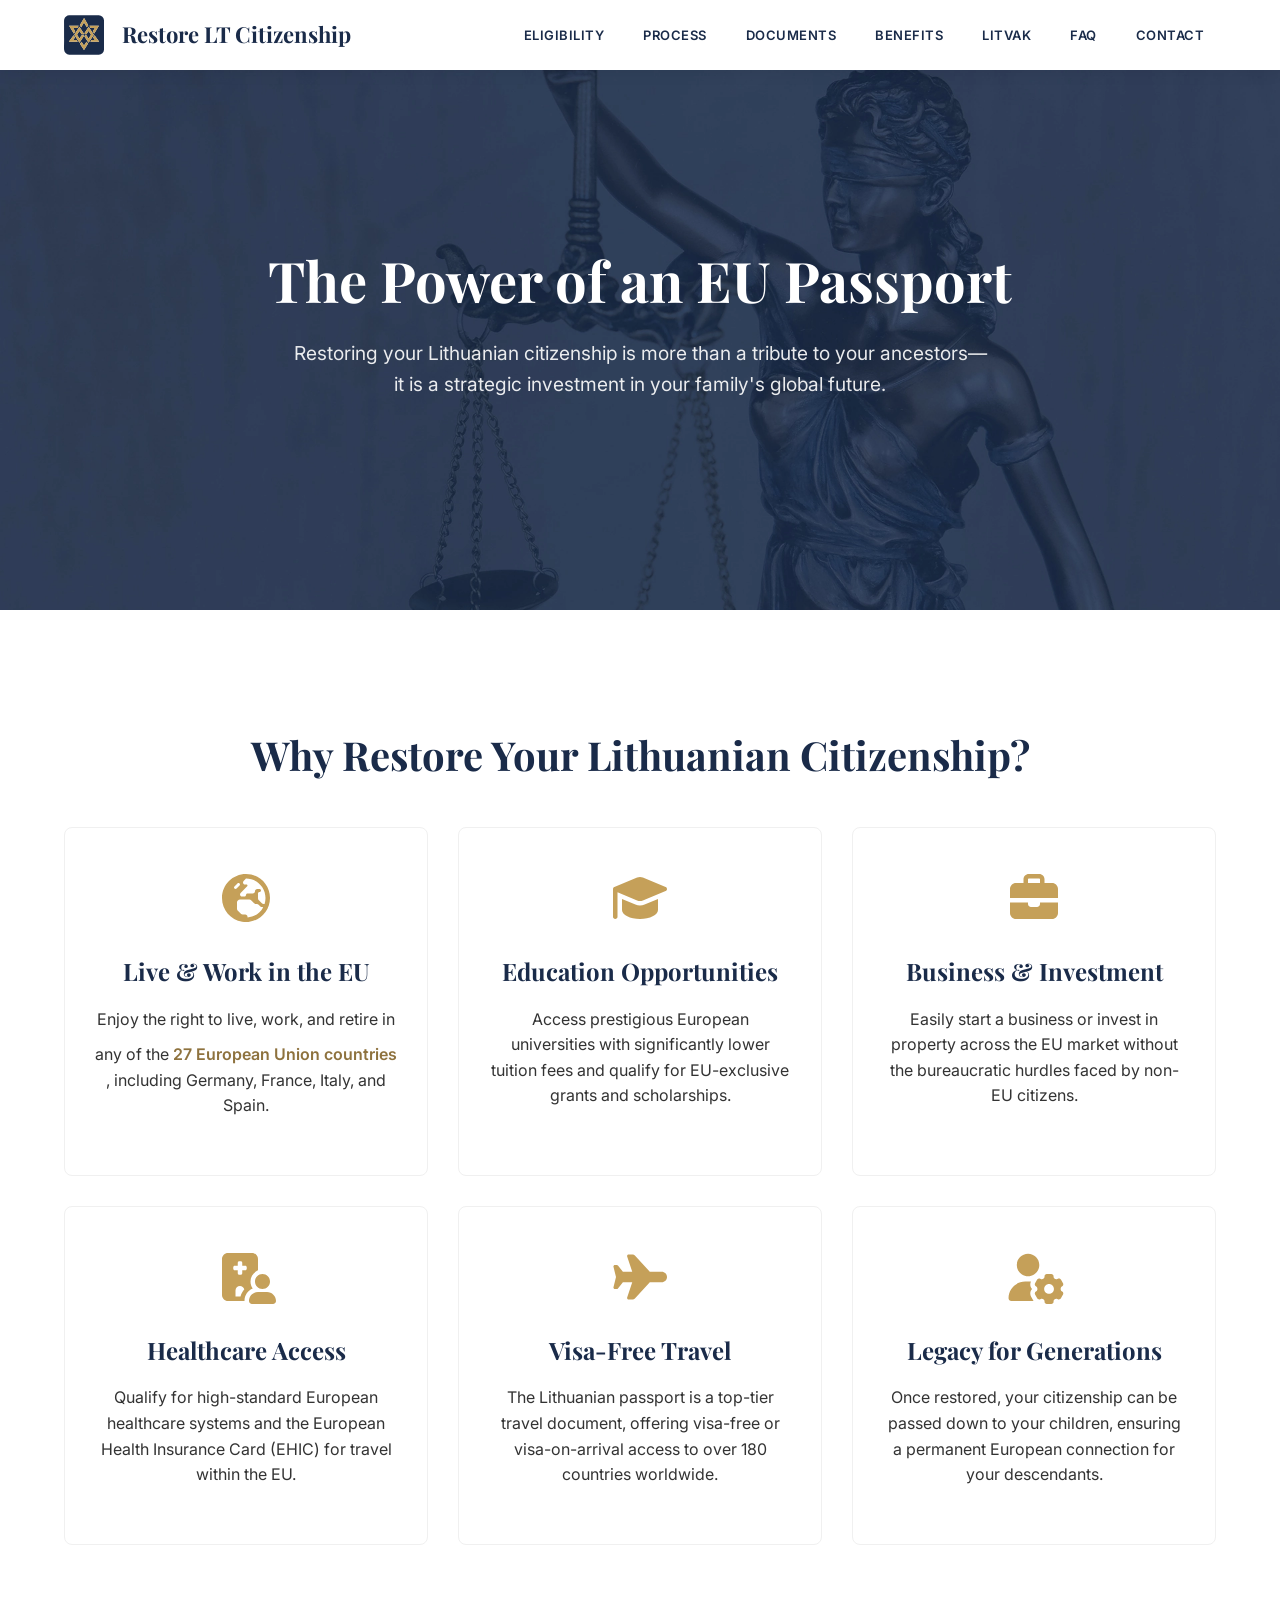
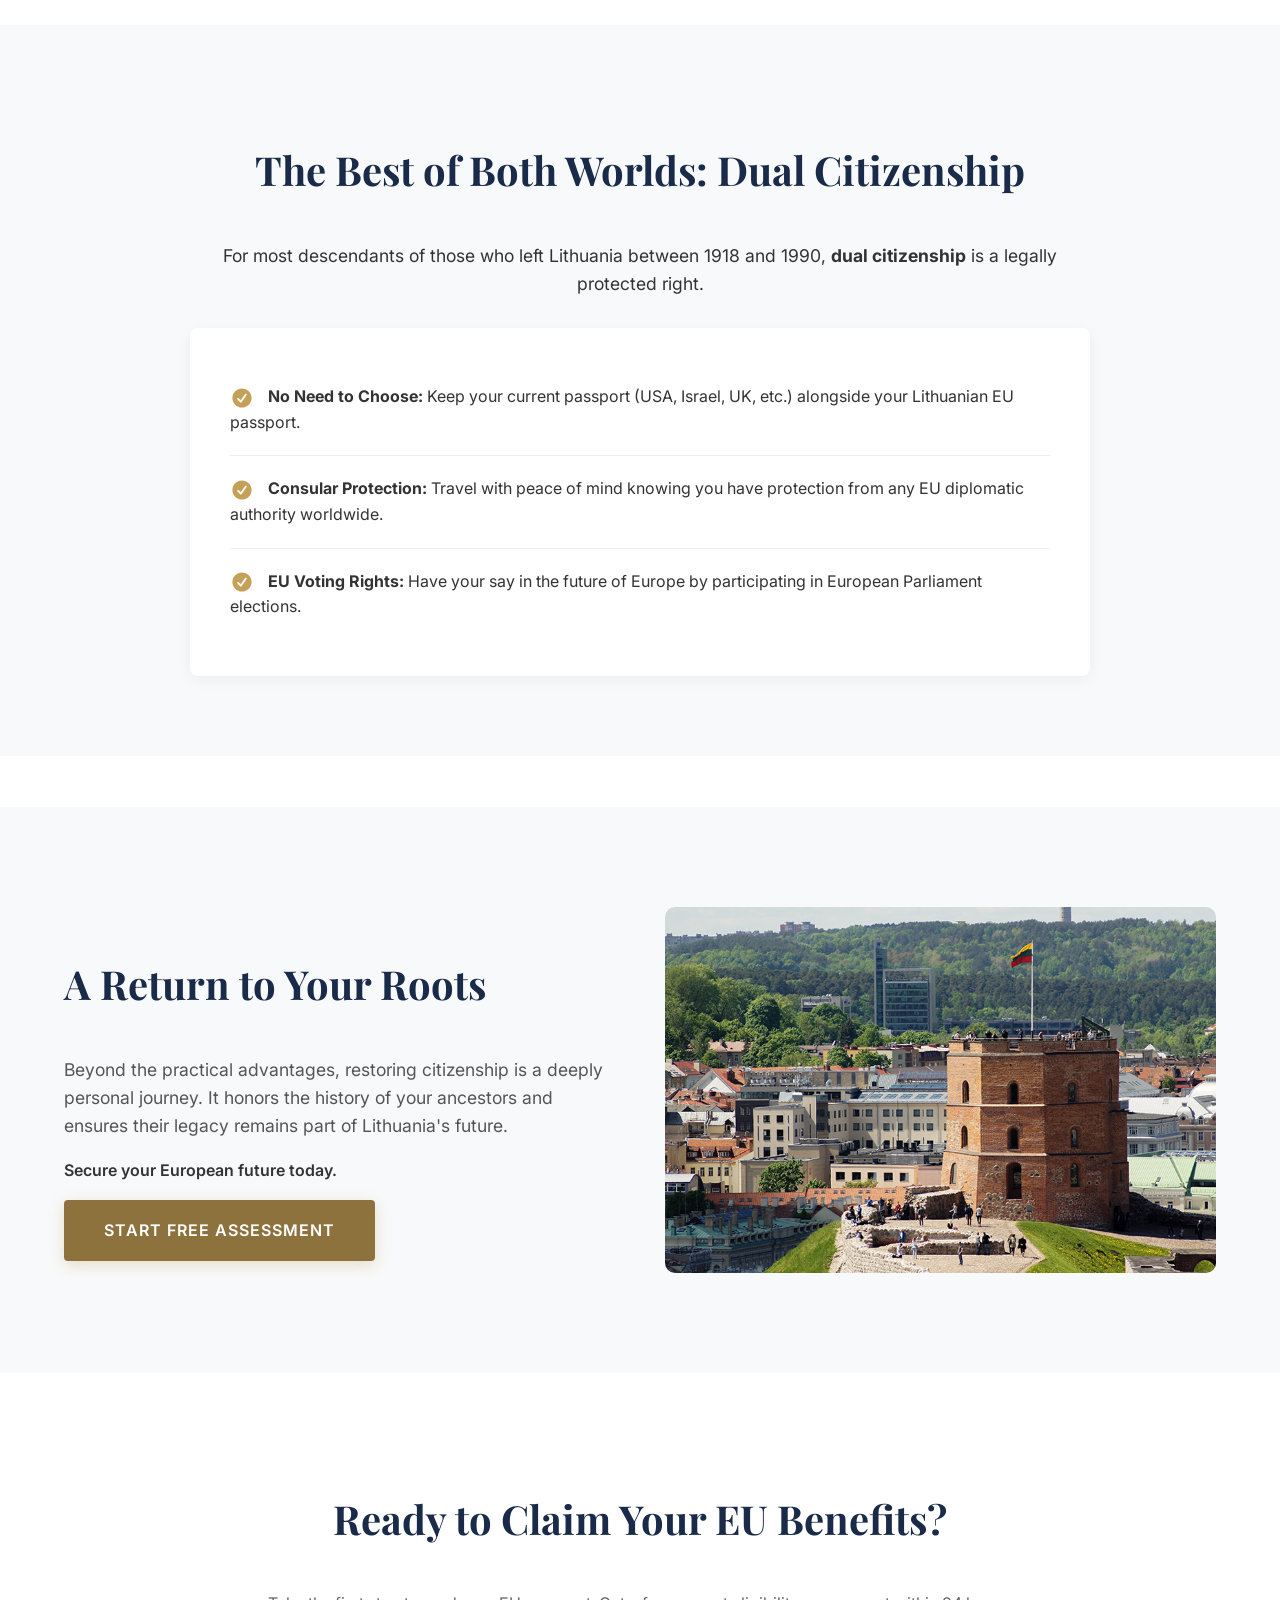
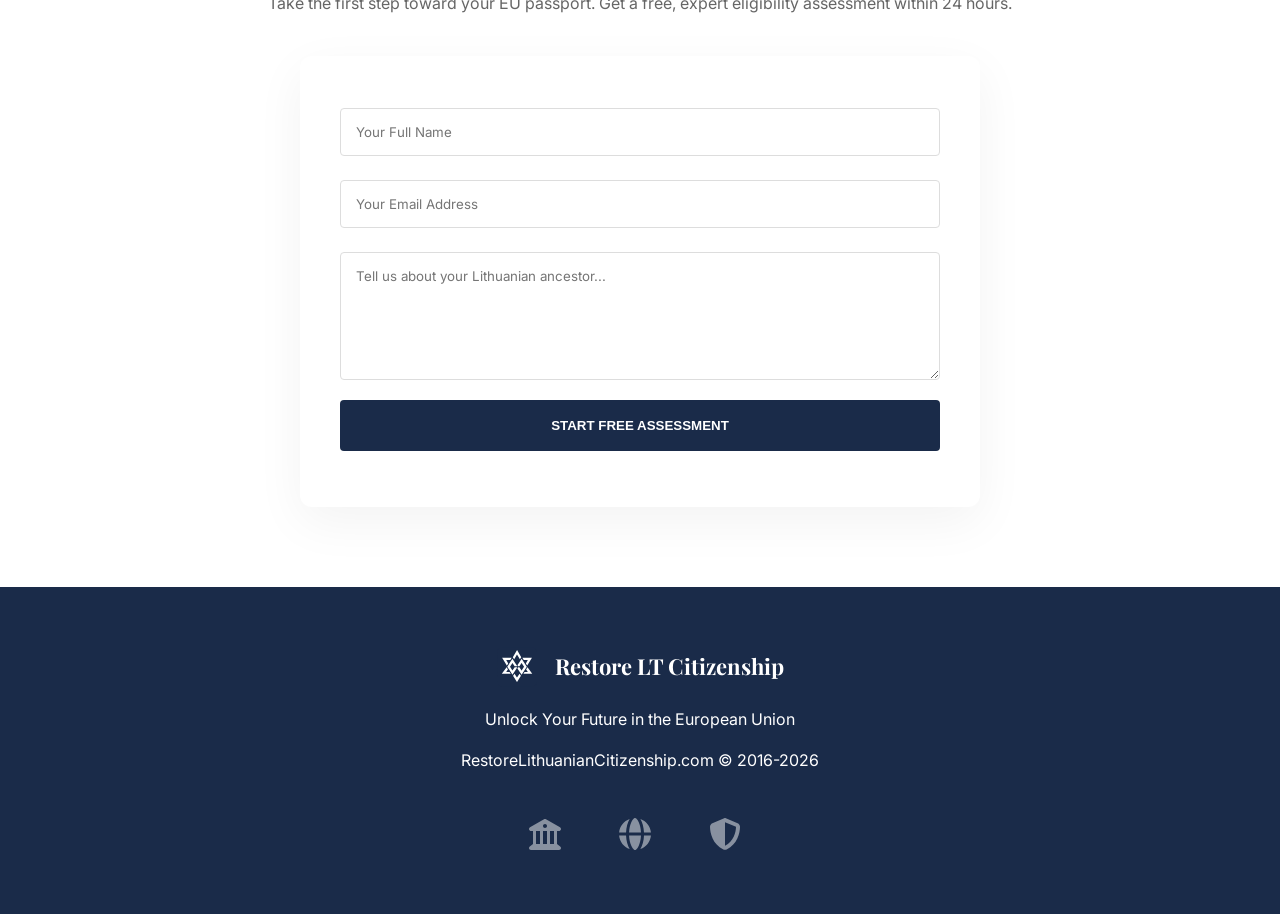
==== commit 400b6a95: "Update index.html" ====
--- a/benefits/index.html
+++ b/benefits/index.html
@@ -18,16 +18,15 @@
     <meta property="twitter:title" content="10 Key Benefits of Lithuanian (EU) Citizenship & Passport">
     <meta property="twitter:description" content="Discover the power of an EU passport through Lithuanian citizenship restoration.">
 
-    <link rel="preconnect" href="https://fonts.gstatic.com" crossorigin>
-
 	<link rel="preload" as="image" href="/images/reinstatement-Lithuanian-citizenship.webp" fetchpriority="high">
-
-	<link rel="preload" as="style" href="https://fonts.googleapis.com/css2?family=Playfair+Display:wght@700&family=Inter:wght@400;600&display=swap">
+	<link rel="preload" href="/cf-fonts/v/playfair-display/5.0.18/latin/wght/normal.woff2" as="font" type="font/woff2" crossorigin>
+	<link rel="preload" href="/cf-fonts/v/inter/5.0.16/latin/wght/normal.woff2" as="font" type="font/woff2" crossorigin>
 	<link rel="stylesheet" href="https://fonts.googleapis.com/css2?family=Playfair+Display:wght@700&family=Inter:wght@400;600&display=swap" media="print" onload="this.media='all'">
 
 	<noscript>
     	<link rel="stylesheet" href="https://fonts.googleapis.com/css2?family=Playfair+Display:wght@700&family=Inter:wght@400;600&display=swap">
 	</noscript>
+
     <link rel="icon" type="image/svg+xml" href="logo.svg">
 	<style>
 		:root {
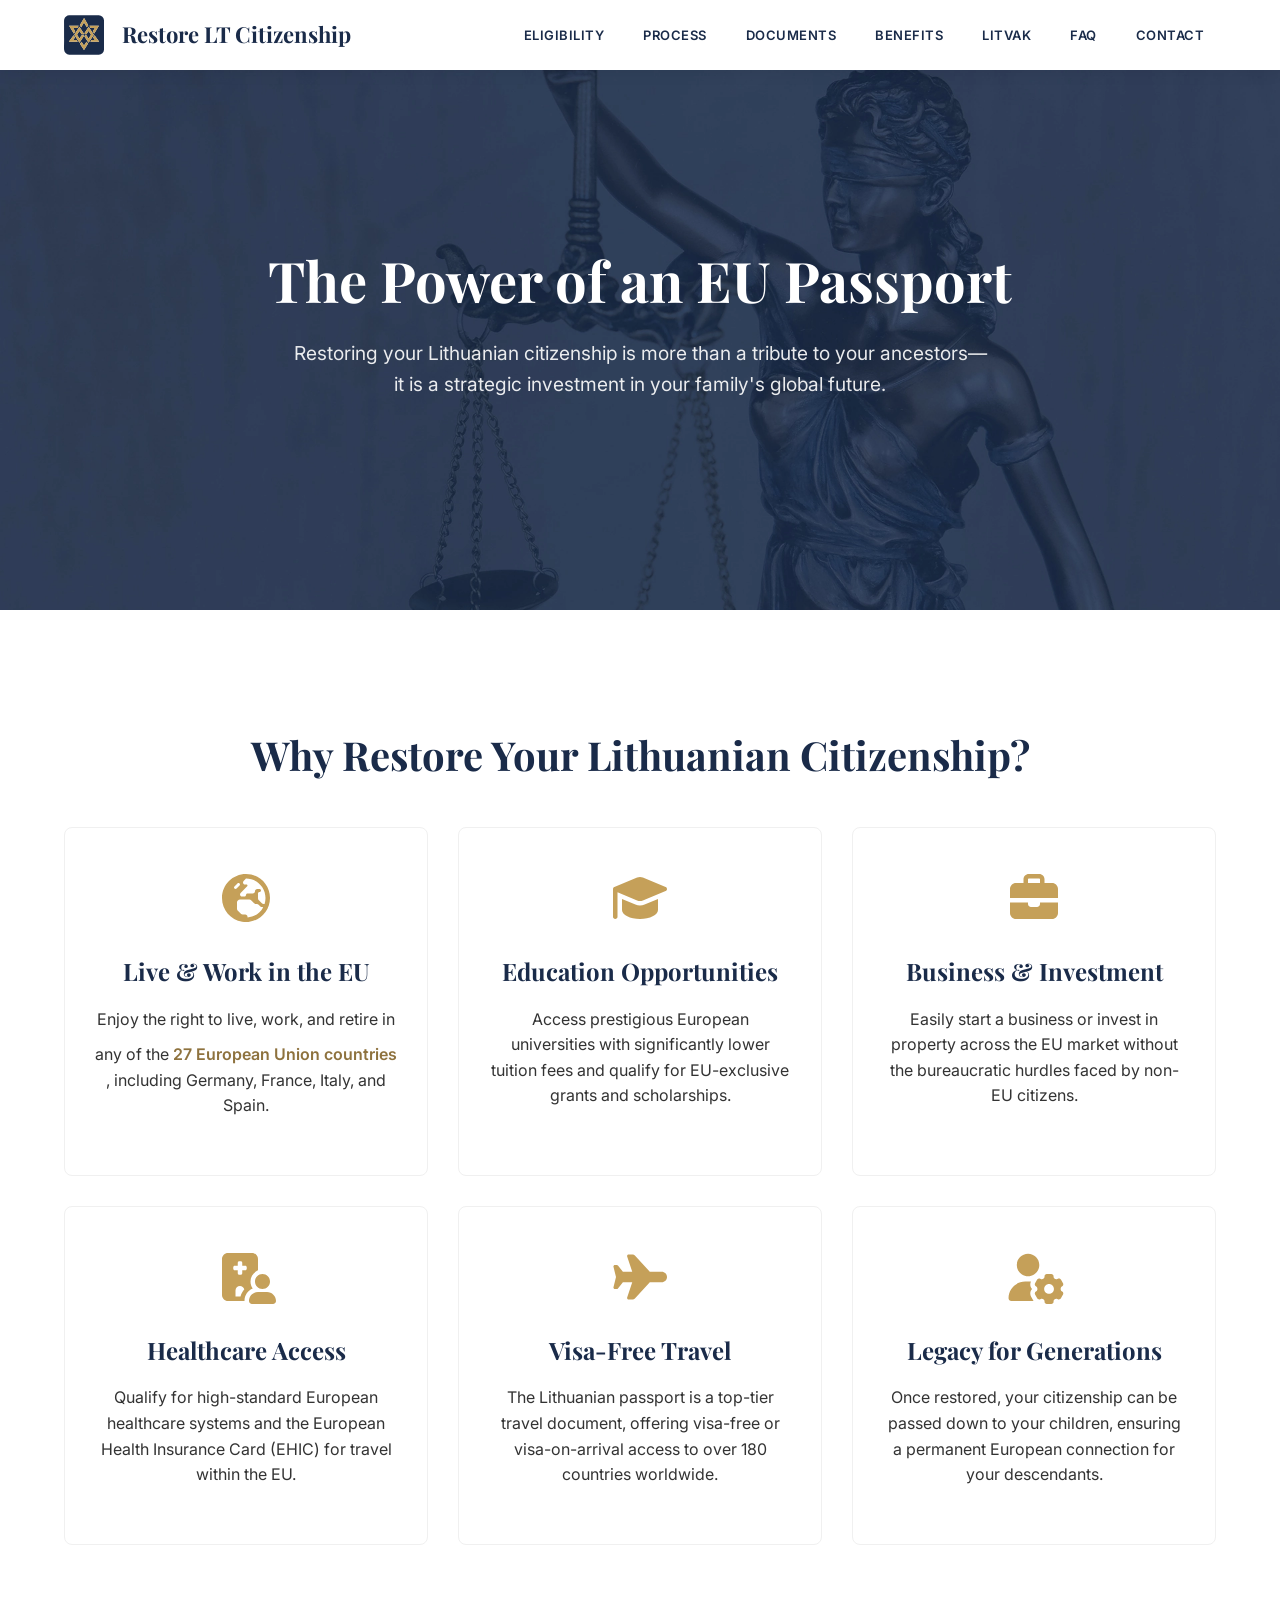
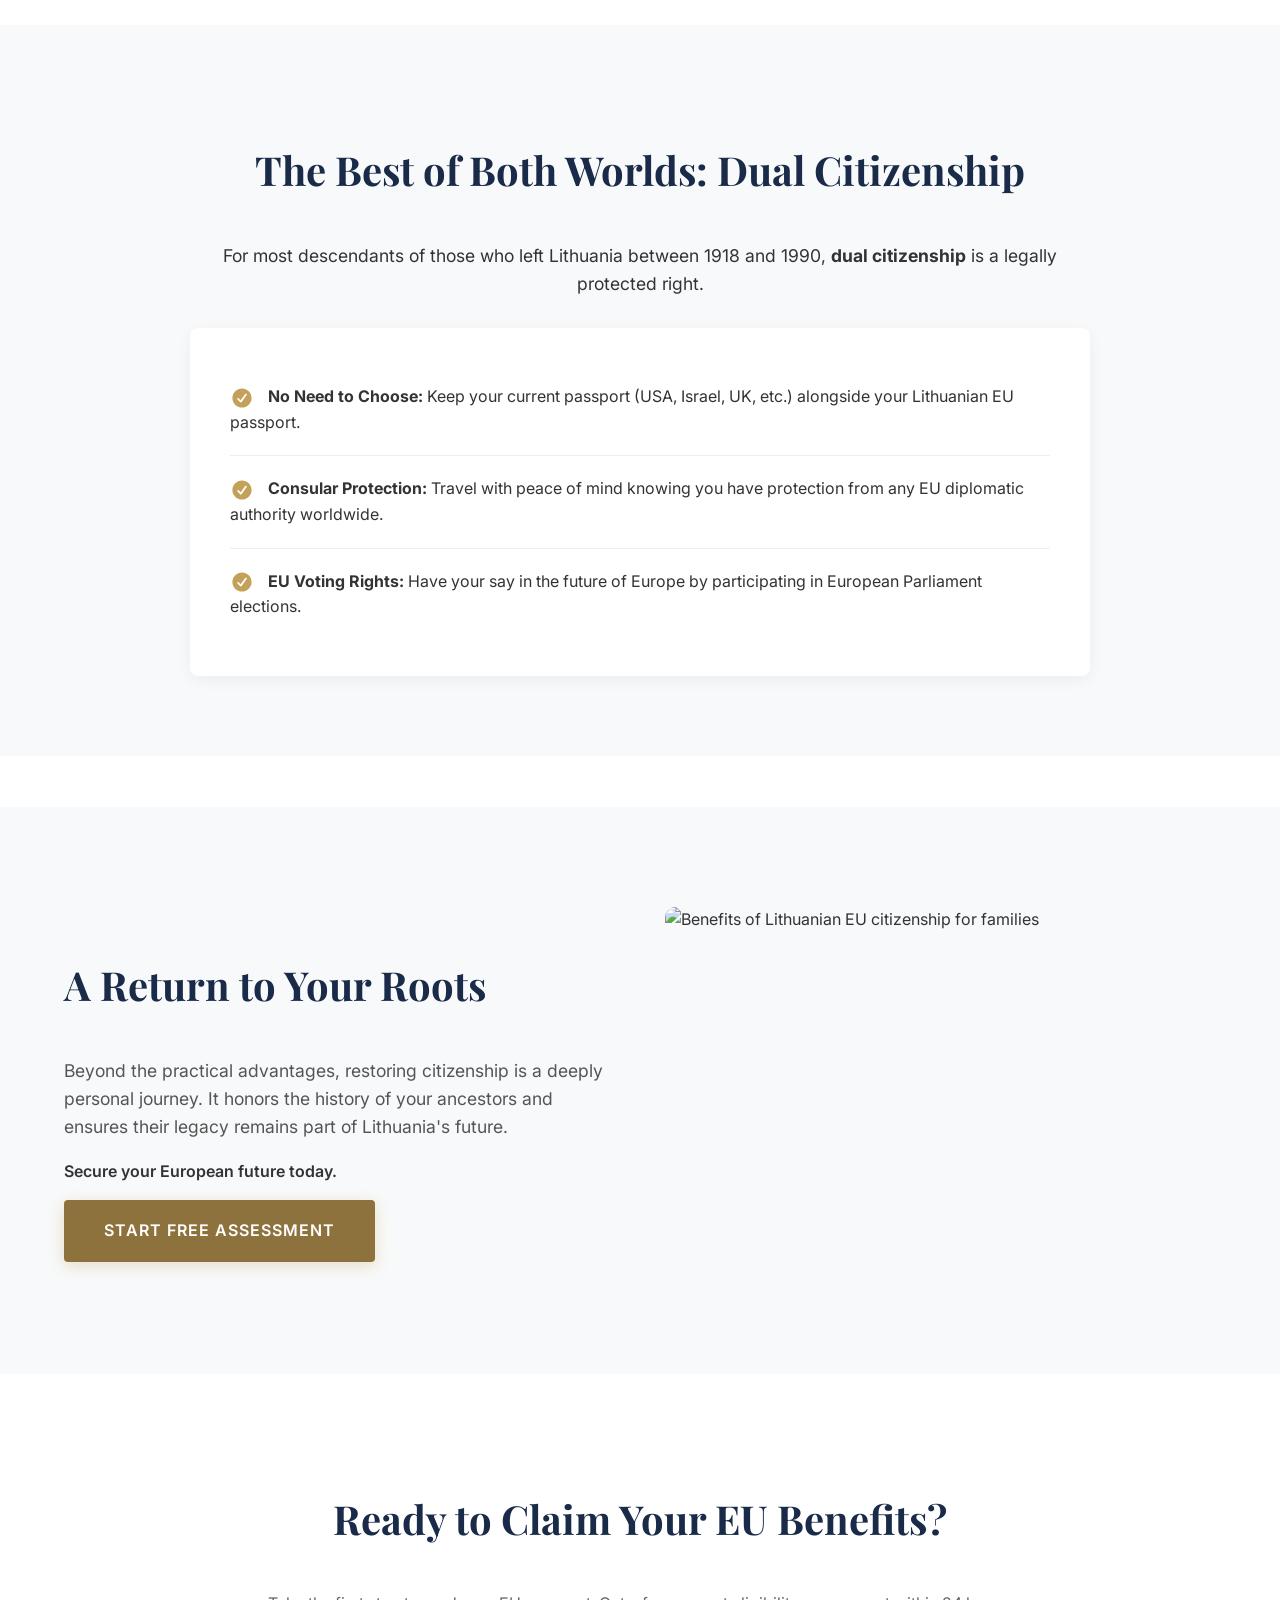
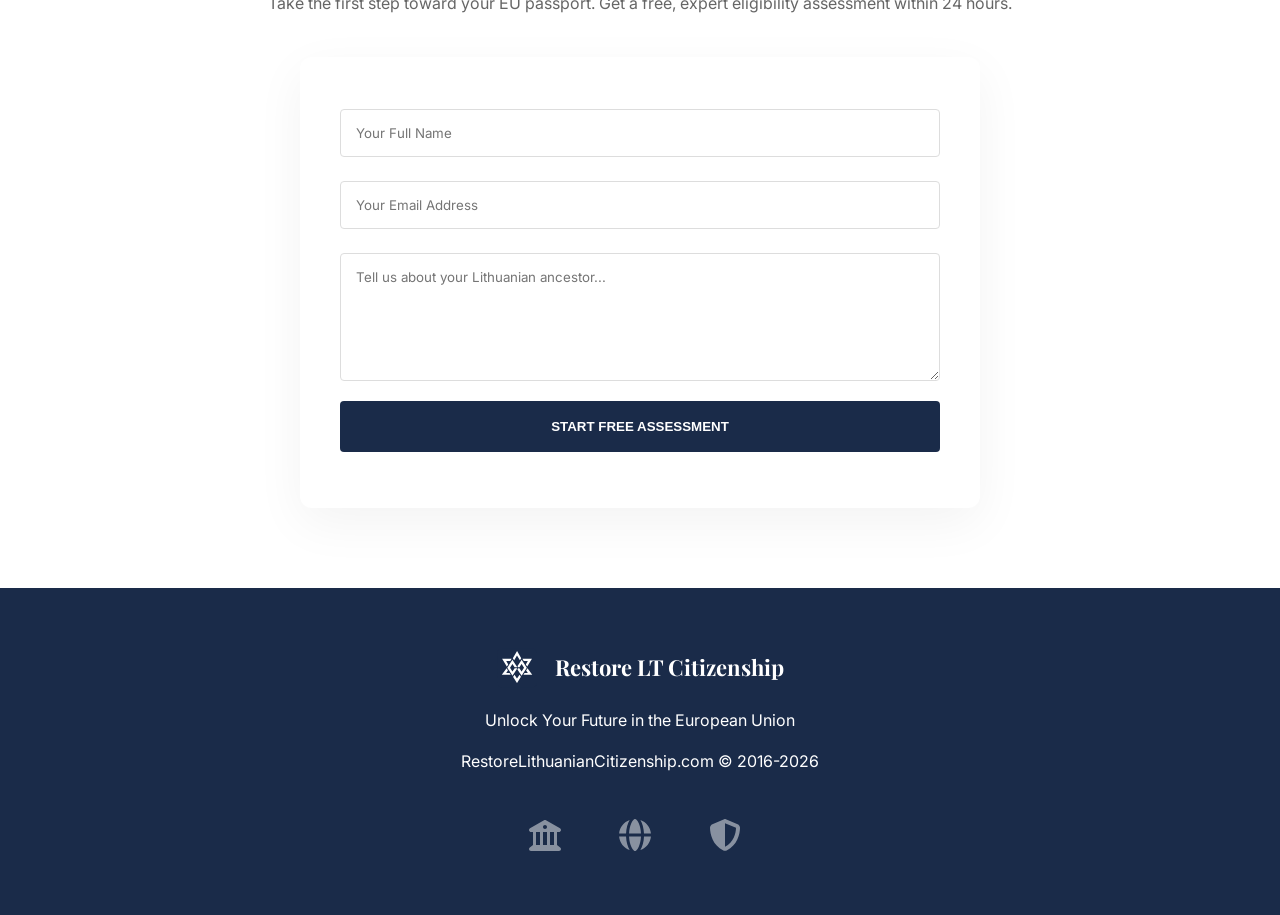
==== commit 58215502: "Update index.html" ====
--- a/benefits/index.html
+++ b/benefits/index.html
@@ -17,7 +17,7 @@
     <meta property="twitter:card" content="summary_large_image">
     <meta property="twitter:title" content="10 Key Benefits of Lithuanian (EU) Citizenship & Passport">
     <meta property="twitter:description" content="Discover the power of an EU passport through Lithuanian citizenship restoration.">
-
+	
 	<link rel="preload" as="image" href="/images/reinstatement-Lithuanian-citizenship.webp" fetchpriority="high">
 	<link rel="preload" href="/cf-fonts/v/playfair-display/5.0.18/latin/wght/normal.woff2" as="font" type="font/woff2" crossorigin>
 	<link rel="preload" href="/cf-fonts/v/inter/5.0.16/latin/wght/normal.woff2" as="font" type="font/woff2" crossorigin>
@@ -509,7 +509,7 @@
              <a href="#eligibility" class="cta">Start FREE Assessment</a>
         </div>
         <div class="litvak-img">
-            <img src="/images/lithuanian-citizenship-restoration.jpg" alt="Benefits of Lithuanian EU citizenship for families" width="600" height="400" style="width:100%; height:auto; display:block;">
+            <img src="/images/lithuanian-citizenship-restoration.webp" alt="Benefits of Lithuanian EU citizenship for families" width="600" height="400" style="width:100%; height:auto; display:block;">
         </div>
     </section>
 
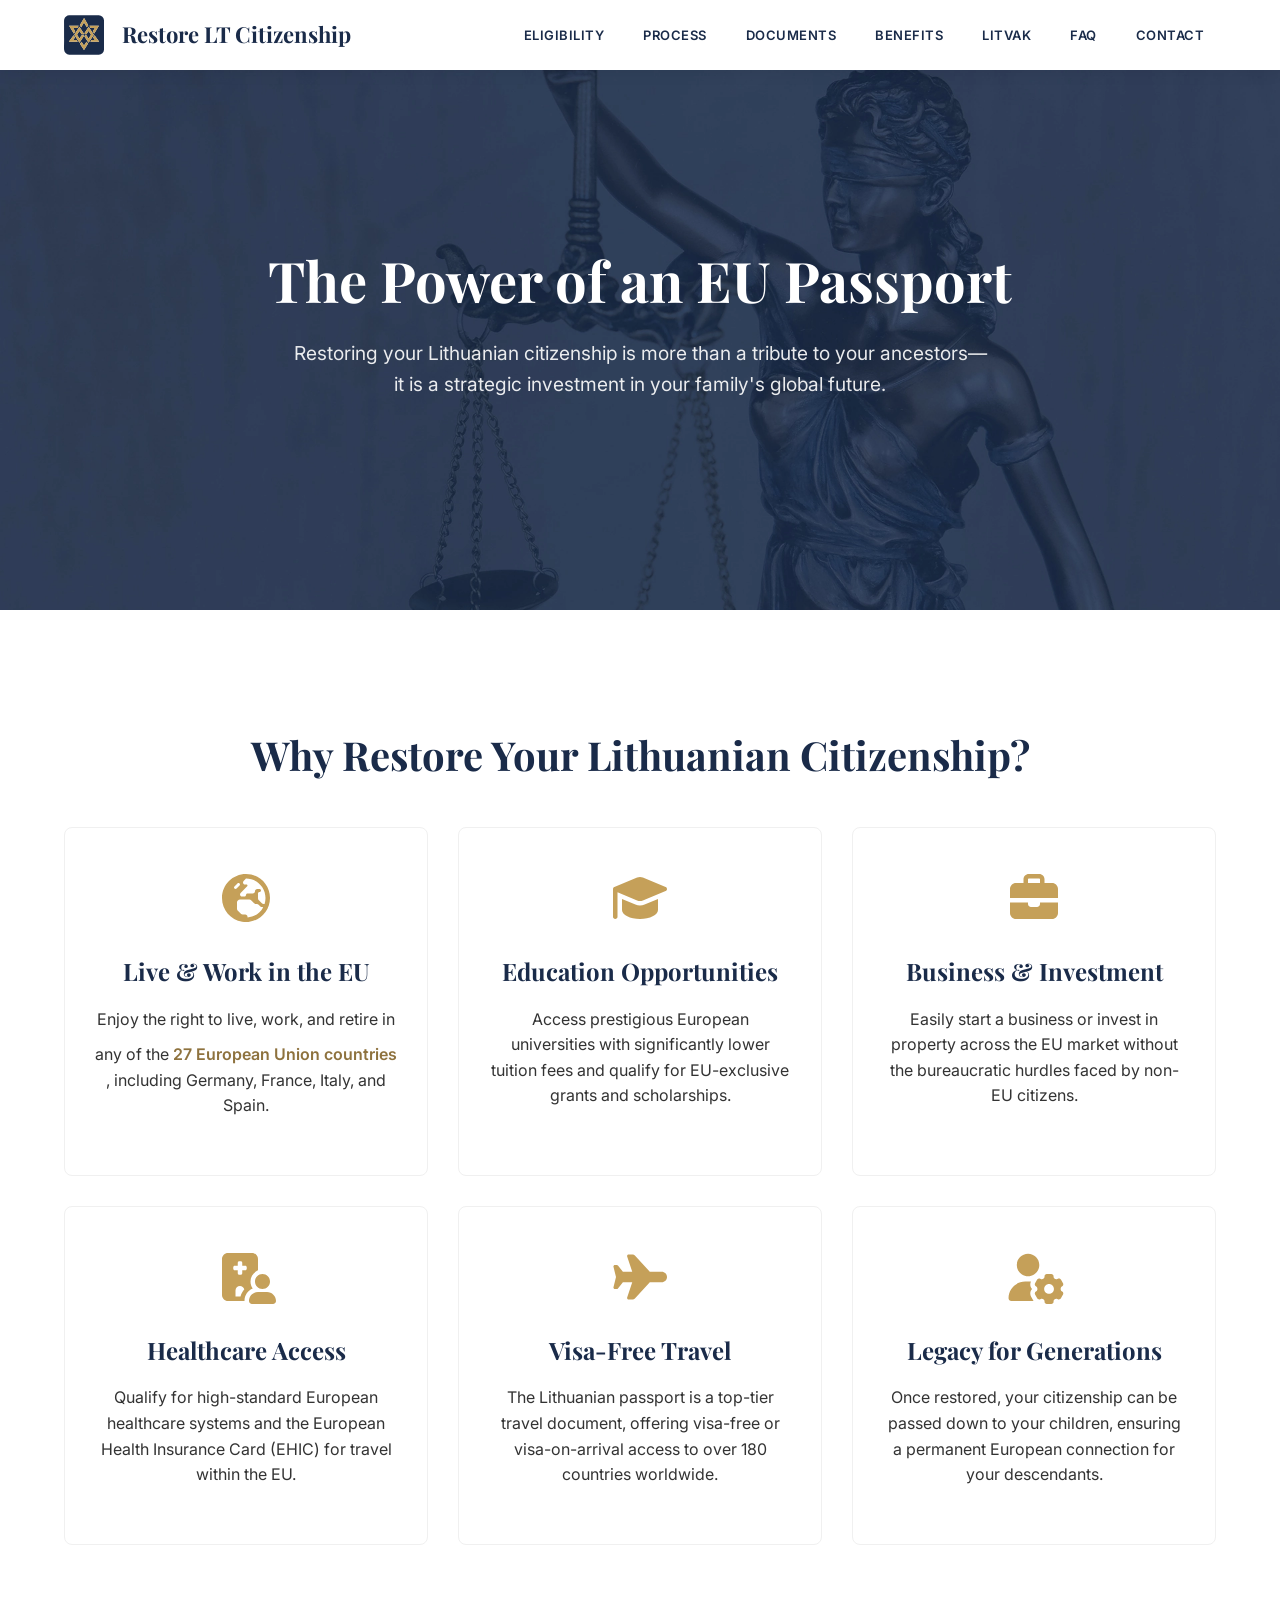
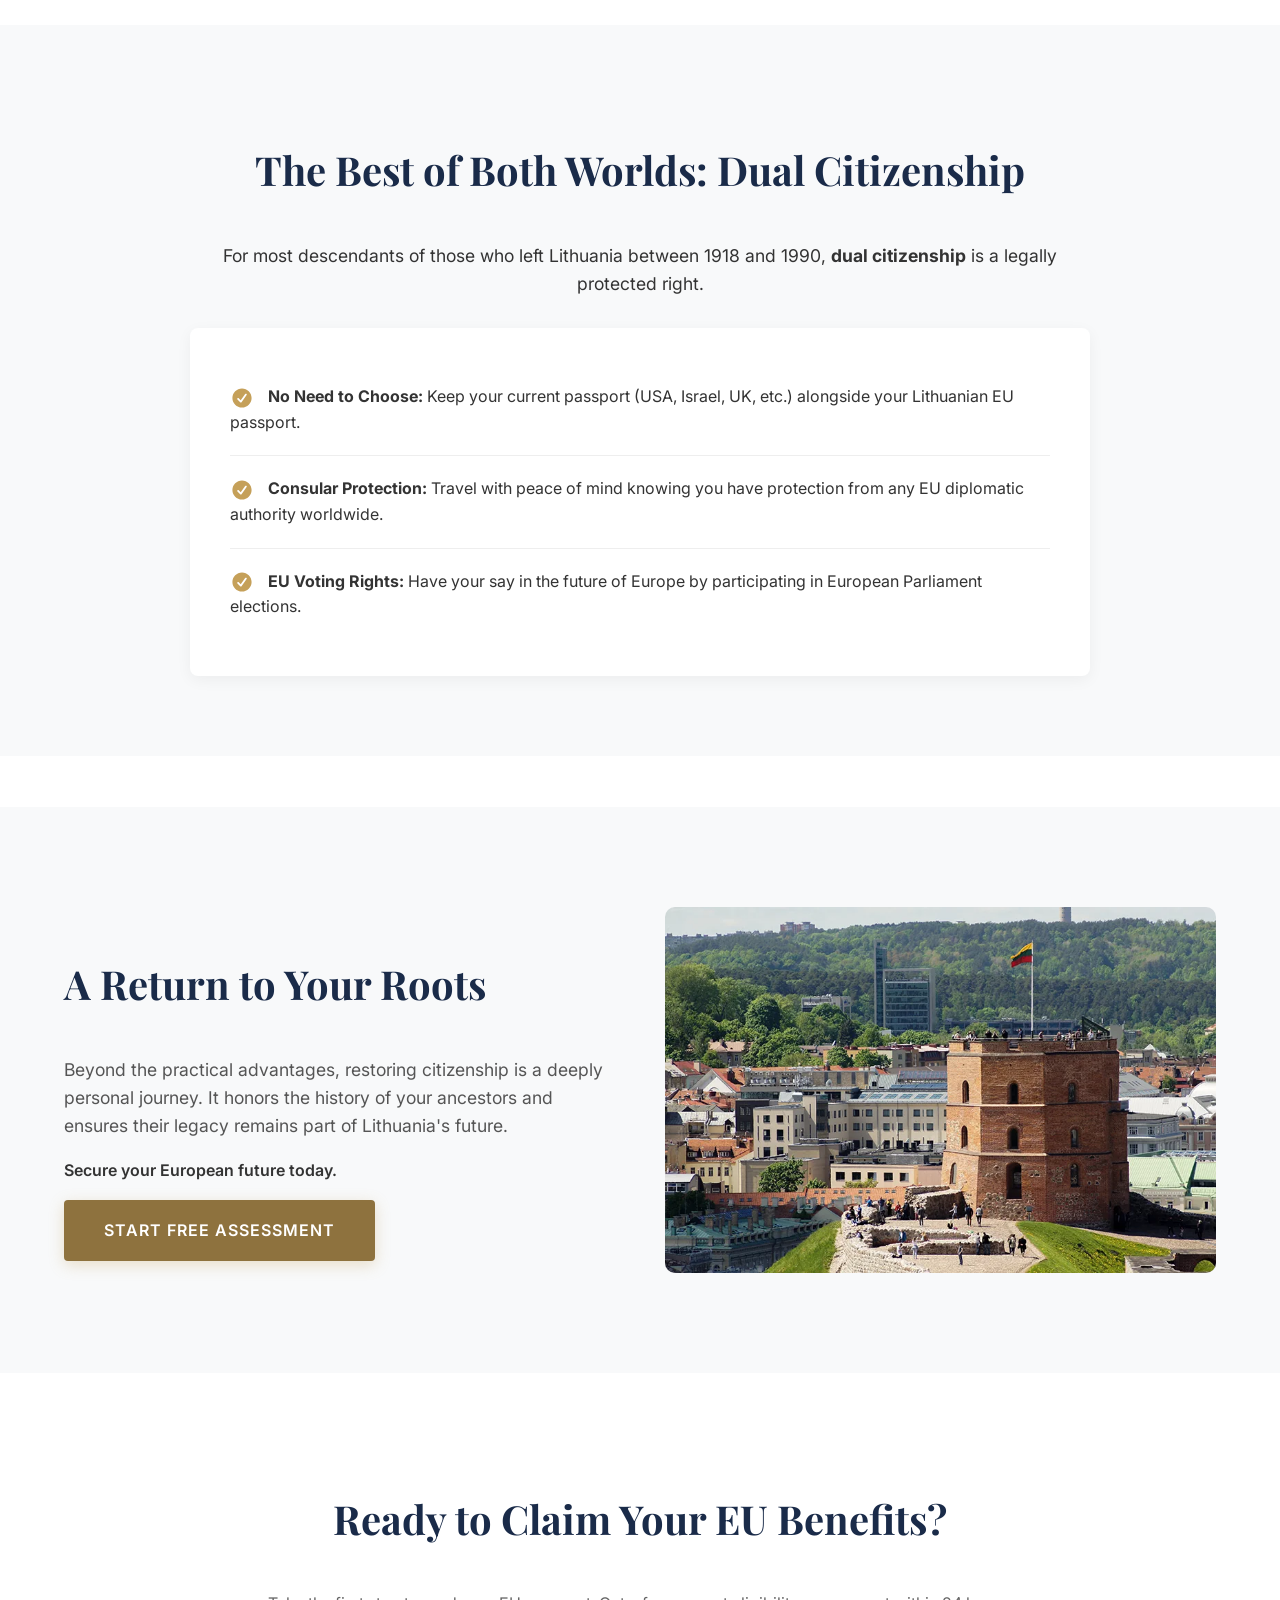
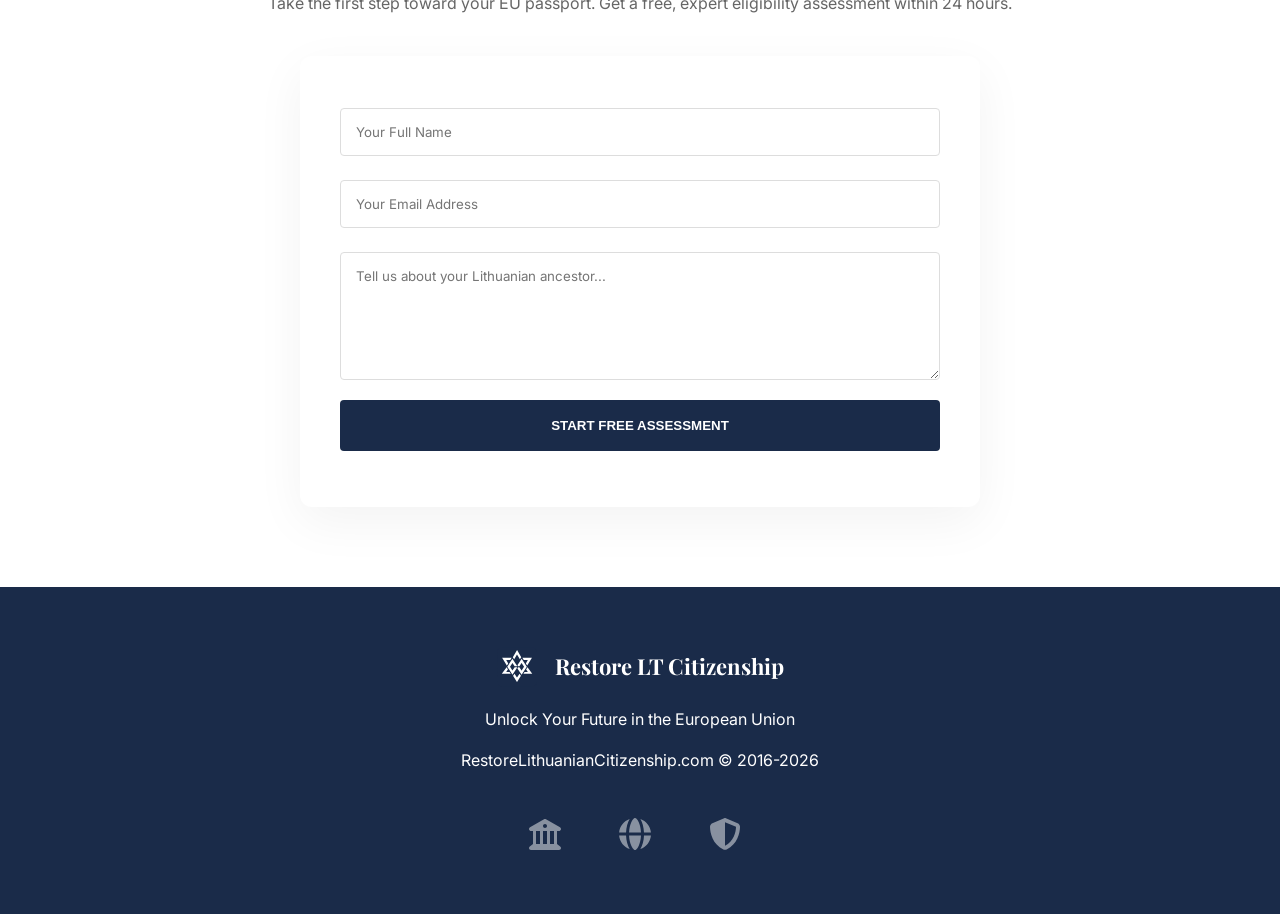
==== commit d12ec46a: "Update index.html" ====
--- a/benefits/index.html
+++ b/benefits/index.html
@@ -27,7 +27,7 @@
     	<link rel="stylesheet" href="https://fonts.googleapis.com/css2?family=Playfair+Display:wght@700&family=Inter:wght@400;600&display=swap">
 	</noscript>
 
-    <link rel="icon" type="image/svg+xml" href="logo.svg">
+    <link rel="icon" type="image/svg+xml" href="/logo.svg">
 	<style>
 		:root {
     --primary: #1a2b49;
